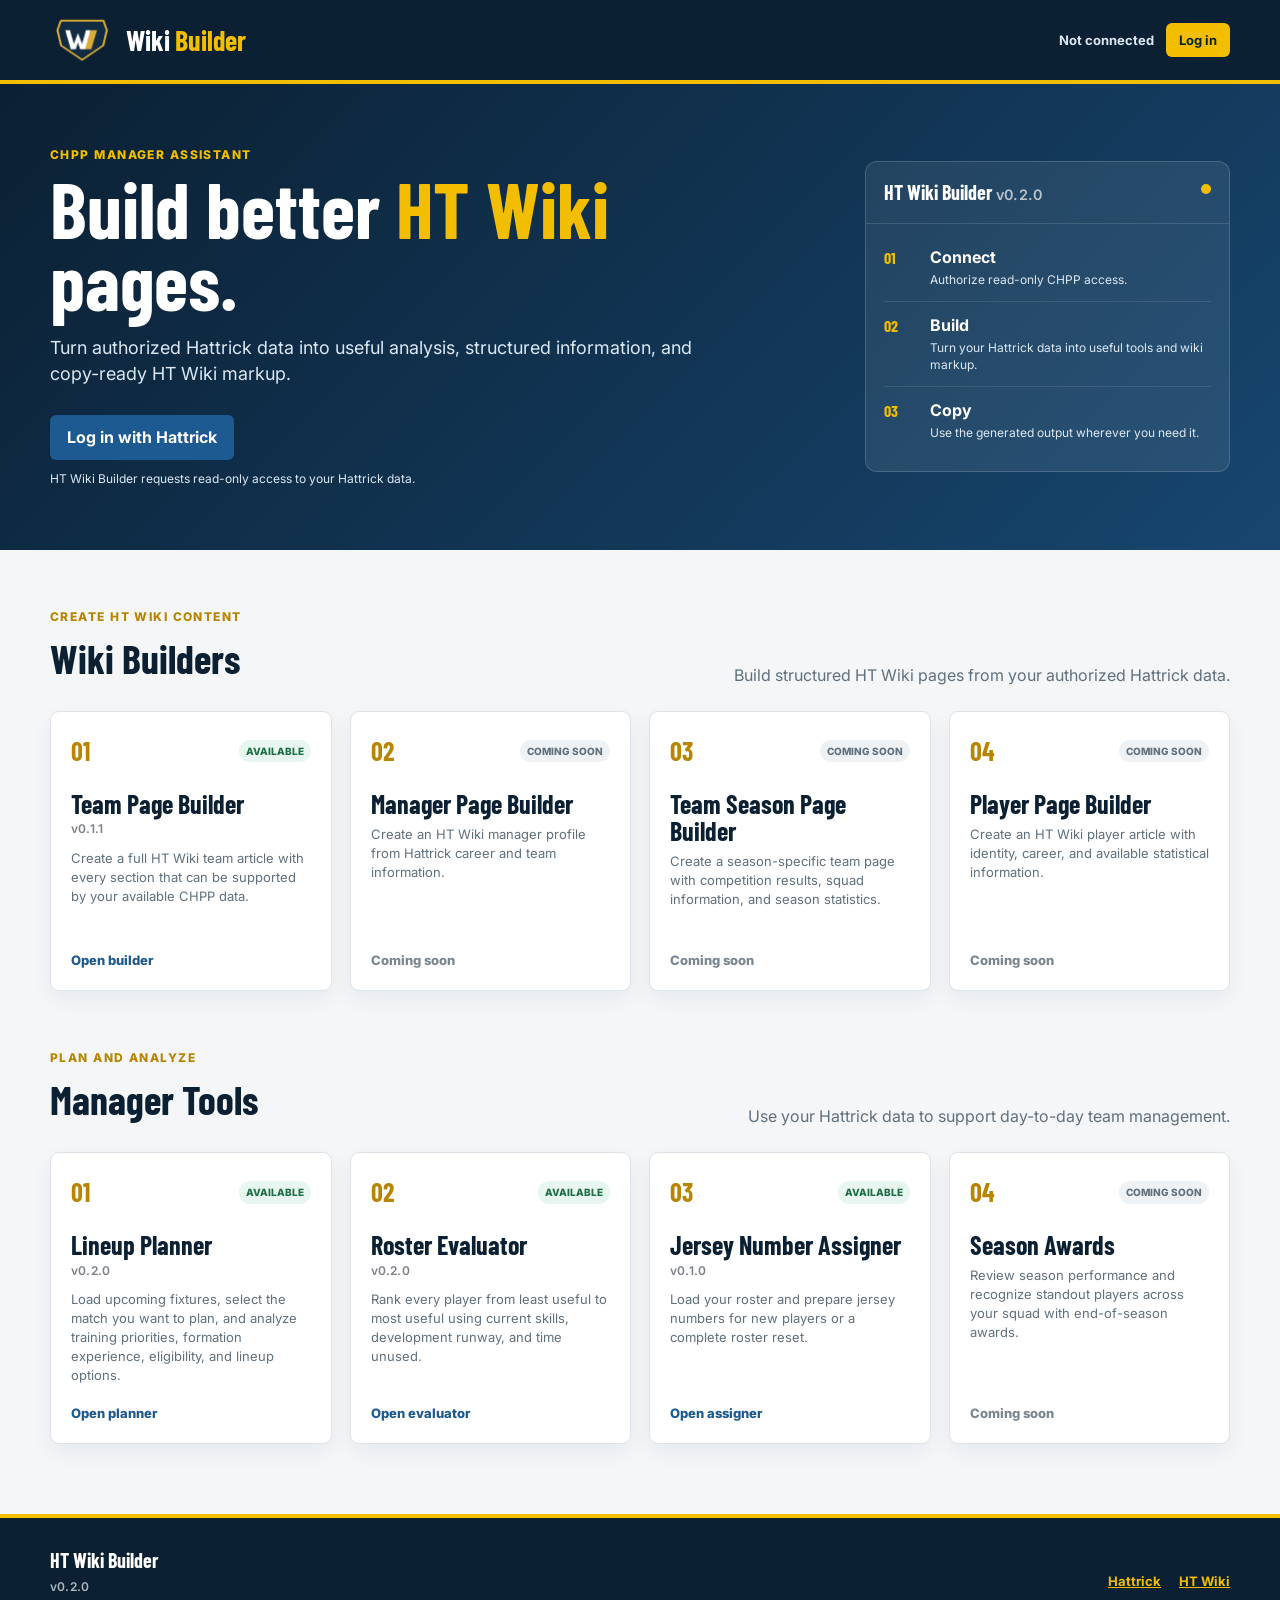
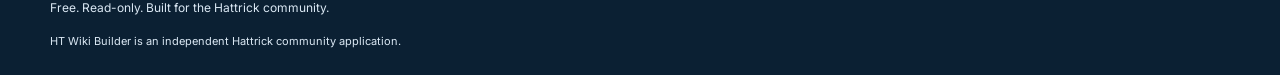
==== index.html @ 8957c94c "add jersey and full update" ====
<!DOCTYPE html><html lang="en"><head><meta charset="UTF-8"><meta name="viewport" content="width=device-width,initial-scale=1.0">
<title>HT Wiki Builder</title><meta name="description" content="A free CHPP-powered assistant for building and maintaining HT Wiki content.">
<link rel="icon" href="/favicon.ico" sizes="any"><link rel="icon" type="image/png" sizes="32x32" href="/favicon-32x32.png"><link rel="apple-touch-icon" href="/apple-touch-icon.png">
<link rel="preconnect" href="https://fonts.googleapis.com"><link rel="preconnect" href="https://fonts.gstatic.com" crossorigin><link href="https://fonts.googleapis.com/css2?family=Barlow+Condensed:wght@500;600;700&family=Inter:wght@400;500;600;700&display=swap" rel="stylesheet">
<link rel="stylesheet" href="/styles.css?v=0.2.0"></head><body>
<header class="site-header"><div class="header-inner"><a class="brand" href="/" aria-label="HT Wiki Builder home"><span class="brand-mark"><img class="brand-logo" src="/ht-wiki-builder-logo.png" alt=""></span><span class="brand-name"><span class="brand-wiki">Wiki</span><span class="brand-builder">Builder</span></span></a><div class="header-status"><div id="user-status" class="user-status">Not connected</div><a id="header-login" class="button button-small button-gold" href="/auth/login">Log in</a><a id="header-logout" class="button button-small button-outline" href="/auth/logout" hidden>Log out</a></div></div></header>
<main><section class="hero"><div class="hero-inner"><div class="hero-copy"><div class="eyebrow">CHPP Manager Assistant</div><h1>Build better <span>HT Wiki</span> pages.</h1><p class="hero-text">Turn authorized Hattrick data into useful analysis, structured information, and copy-ready HT Wiki markup.</p><div id="login-panel" class="login-panel"><a class="button button-primary" href="/auth/login">Log in with Hattrick</a><p class="login-note">HT Wiki Builder requests read-only access to your Hattrick data.</p></div><div id="connected-panel" class="connected-panel" hidden><div class="connected-label">Connected to Hattrick</div><div class="connected-team-identity"><img id="team-logo" class="connected-team-logo" alt="" referrerpolicy="no-referrer" hidden><div class="connected-team"><div class="connected-team-name" id="team-name">Loading team...</div><div class="connected-team-details"><span id="manager-name"></span><span id="team-id"></span></div></div></div></div></div>
<div class="hero-card"><div class="hero-card-header"><span class="hero-card-title">HT Wiki Builder <span class="version-label" data-htwb-version="app"></span></span><span class="status-dot"></span></div><div class="hero-card-body"><div class="feature-row"><div class="feature-number">01</div><div><strong>Connect</strong><span>Authorize read-only CHPP access.</span></div></div><div class="feature-row"><div class="feature-number">02</div><div><strong>Build</strong><span>Turn your Hattrick data into useful tools and wiki markup.</span></div></div><div class="feature-row"><div class="feature-number">03</div><div><strong>Copy</strong><span>Use the generated output wherever you need it.</span></div></div></div></div></div></section>
<section class="workspace"><div class="tool-section"><div class="section-heading"><div><div class="eyebrow">Create HT Wiki Content</div><h2>Wiki Builders</h2></div><p>Build structured HT Wiki pages from your authorized Hattrick data.</p></div><div class="tool-grid">
<article class="tool-card"><div class="tool-card-topline"><div class="tool-card-number">01</div><span class="tool-card-badge tool-card-badge-live">Available</span></div><div class="tool-card-content"><h3>Team Page Builder</h3><div class="tool-version" data-htwb-version="team"></div><p>Create a full HT Wiki team article with every section that can be supported by your available CHPP data.</p></div><a class="tool-card-action" href="/team.html">Open builder</a></article>
<article class="tool-card tool-card-coming-soon"><div class="tool-card-topline"><div class="tool-card-number">02</div><span class="tool-card-badge">Coming soon</span></div><div class="tool-card-content"><h3>Manager Page Builder</h3><p>Create an HT Wiki manager profile from Hattrick career and team information.</p></div><span class="tool-card-action disabled">Coming soon</span></article>
<article class="tool-card tool-card-coming-soon"><div class="tool-card-topline"><div class="tool-card-number">03</div><span class="tool-card-badge">Coming soon</span></div><div class="tool-card-content"><h3>Team Season Page Builder</h3><p>Create a season-specific team page with competition results, squad information, and season statistics.</p></div><span class="tool-card-action disabled">Coming soon</span></article>
<article class="tool-card tool-card-coming-soon"><div class="tool-card-topline"><div class="tool-card-number">04</div><span class="tool-card-badge">Coming soon</span></div><div class="tool-card-content"><h3>Player Page Builder</h3><p>Create an HT Wiki player article with identity, career, and available statistical information.</p></div><span class="tool-card-action disabled">Coming soon</span></article>
</div></div>
<div class="tool-section"><div class="section-heading"><div><div class="eyebrow">Plan and Analyze</div><h2>Manager Tools</h2></div><p>Use your Hattrick data to support day-to-day team management.</p></div><div class="tool-grid tool-grid-manager">
<article class="tool-card"><div class="tool-card-topline"><div class="tool-card-number">01</div><span class="tool-card-badge tool-card-badge-live">Available</span></div><div class="tool-card-content"><h3>Lineup Planner</h3><div class="tool-version" data-htwb-version="lineup"></div><p>Load upcoming fixtures, select the match you want to plan, and analyze training priorities, formation experience, eligibility, and lineup options.</p></div><a class="tool-card-action" href="/lineup.html">Open planner</a></article>
<article class="tool-card"><div class="tool-card-topline"><div class="tool-card-number">02</div><span class="tool-card-badge tool-card-badge-live">Available</span></div><div class="tool-card-content"><h3>Roster Evaluator</h3><div class="tool-version" data-htwb-version="roster"></div><p>Rank every player from least useful to most useful using current skills, development runway, and time unused.</p></div><a class="tool-card-action" href="/roster.html">Open evaluator</a></article>
<article class="tool-card"><div class="tool-card-topline"><div class="tool-card-number">03</div><span class="tool-card-badge tool-card-badge-live">Available</span></div><div class="tool-card-content"><h3>Jersey Number Assigner</h3><div class="tool-version" data-htwb-version="jersey"></div><p>Load your roster and prepare jersey numbers for new players or a complete roster reset.</p></div><a class="tool-card-action" href="/jersey.html">Open assigner</a></article>
<article class="tool-card tool-card-coming-soon"><div class="tool-card-topline"><div class="tool-card-number">04</div><span class="tool-card-badge">Coming soon</span></div><div class="tool-card-content"><h3>Season Awards</h3><p>Review season performance and recognize standout players across your squad with end-of-season awards.</p></div><span class="tool-card-action disabled">Coming soon</span></article>
</div></div></section></main>
<footer class="site-footer"><div class="footer-inner"><div><strong>HT Wiki Builder <span class="footer-version" data-htwb-version="app"></span></strong><span>Free. Read-only. Built for the Hattrick community.</span></div><div class="footer-links"><a href="https://www.hattrick.org/" target="_blank" rel="noopener noreferrer">Hattrick</a><a href="https://wiki.hattrick.org/" target="_blank" rel="noopener noreferrer">HT Wiki</a></div></div><div class="footer-legal">HT Wiki Builder is an independent Hattrick community application.</div></footer>
<script type="module" src="/versions.js?v=0.2.0"></script><script src="/app.js?v=0.2.0"></script></body></html>
---- styles.css ----
:root {
  --blue-950: #0b2033;
  --blue-900: #12324f;
  --blue-800: #17466f;
  --blue-700: #1c5a91;
  --blue-600: #1e6bc1;
  --blue-100: #dbe8f4;
  --gold: #f4be00;
  --gold-dark: #b98500;
  --white: #ffffff;
  --gray-50: #f8fafc;
  --gray-100: #eef2f5;
  --gray-200: #dde3e8;
  --gray-300: #c6cfd6;
  --gray-500: #7a8791;
  --gray-600: #60707c;
  --gray-700: #46545f;
  --gray-800: #2b3842;
  --green: #1d6d45;
  --green-light: #e7f6ee;
  --red: #9b2f2f;
  --red-light: #fbecec;
}

* { box-sizing: border-box; }
html { scroll-behavior: smooth; }
body {
  margin: 0;
  color: var(--gray-800);
  background: #f4f6f8;
  font-family: "Inter", Arial, sans-serif;
  line-height: 1.45;
}
a { color: inherit; }
button, input, select, textarea { font: inherit; }
button { cursor: pointer; }
button:disabled { cursor: not-allowed; opacity: .55; }

.site-header {
  background: var(--blue-950);
  border-bottom: 4px solid var(--gold);
  color: var(--white);
}
.header-inner,
.footer-inner,
.hero-inner,
.builder-page-inner,
.tool-section {
  width: min(1180px, calc(100% - 48px));
  margin: 0 auto;
}
.header-inner {
  min-height: 80px;
  display: flex;
  align-items: center;
  justify-content: space-between;
  gap: 24px;
}
.brand { display: inline-flex; align-items: center; gap: 12px; text-decoration: none; }
.brand-mark { width: 64px; height: 52px; display: grid; place-items: center; }
.brand-logo { max-width: 100%; max-height: 100%; object-fit: contain; }
.brand-name {
  display: inline-flex;
  gap: 5px;
  font-family: "Barlow Condensed", sans-serif;
  font-size: 28px;
  font-weight: 700;
  line-height: 1;
}
.brand-wiki { color: var(--white); }
.brand-builder { color: var(--gold); }
.header-status { display: flex; align-items: center; gap: 12px; }
.user-status { color: var(--blue-100); font-size: 13px; font-weight: 700; }

.button {
  min-height: 42px;
  display: inline-flex;
  align-items: center;
  justify-content: center;
  gap: 8px;
  padding: 10px 16px;
  border: 1px solid transparent;
  border-radius: 6px;
  text-decoration: none;
  font-weight: 700;
}
.button-small { min-height: 34px; padding: 7px 12px; font-size: 13px; }
.button-primary { background: var(--blue-700); color: var(--white); }
.button-primary:hover { background: var(--blue-800); }
.button-gold { background: var(--gold); color: var(--blue-950); }
.button-outline { border-color: rgba(255,255,255,.5); color: var(--white); background: transparent; }
.button-outline-dark { border-color: var(--blue-700); color: var(--blue-800); background: transparent; }

.hero { background: linear-gradient(135deg, var(--blue-950), var(--blue-800)); color: var(--white); }
.hero-inner { padding: 62px 0; display: grid; grid-template-columns: minmax(0, 1.35fr) minmax(280px, .65fr); gap: 56px; align-items: center; }
.eyebrow { color: var(--gold-dark); font-size: 12px; font-weight: 800; letter-spacing: .12em; text-transform: uppercase; }
.hero .eyebrow { color: var(--gold); }
.hero h1 { margin: 10px 0 18px; font-family: "Barlow Condensed", sans-serif; font-size: clamp(52px, 7vw, 78px); line-height: .92; }
.hero h1 span { color: var(--gold); }
.hero-text { max-width: 680px; color: var(--blue-100); font-size: 18px; }
.login-panel, .connected-panel { margin-top: 28px; }
.login-note { margin: 10px 0 0; color: var(--blue-100); font-size: 12px; }
.connected-label, .builder-account-label { display: block; margin-bottom: 8px; font-size: 11px; font-weight: 800; letter-spacing: .08em; text-transform: uppercase; color: var(--gold); }
.connected-team-identity { display: flex; align-items: center; gap: 12px; min-width: 0; }
.connected-team-logo { height: 54px; width: auto; max-width: 90px; object-fit: contain; flex: 0 0 auto; }
.connected-team-name { font-family: "Barlow Condensed", sans-serif; font-size: 28px; font-weight: 700; }
.connected-team-details, .builder-account-details { display: flex; flex-wrap: wrap; gap: 8px 16px; color: var(--blue-100); font-size: 12px; }
.team-selector-wrapper { margin-top: 14px; display: flex; align-items: center; gap: 10px; }
.team-selector-wrapper label { font-size: 12px; font-weight: 700; }
.team-selector { min-width: 260px; min-height: 38px; padding: 7px 32px 7px 10px; border: 1px solid var(--gray-300); border-radius: 6px; background: var(--white); color: var(--blue-950); }

.hero-card { overflow: hidden; background: rgba(255,255,255,.08); border: 1px solid rgba(255,255,255,.16); border-radius: 12px; }
.hero-card-header { padding: 16px 18px; display: flex; justify-content: space-between; border-bottom: 1px solid rgba(255,255,255,.14); }
.hero-card-title { font-family: "Barlow Condensed", sans-serif; font-size: 20px; font-weight: 700; }
.status-dot { width: 10px; height: 10px; margin-top: 6px; border-radius: 50%; background: var(--gold); }
.hero-card-body { padding: 10px 18px 18px; }
.feature-row { display: grid; grid-template-columns: 36px 1fr; gap: 10px; padding: 12px 0; border-bottom: 1px solid rgba(255,255,255,.10); }
.feature-row:last-child { border-bottom: 0; }
.feature-number { color: var(--gold); font-family: "Barlow Condensed", sans-serif; font-weight: 700; }
.feature-row strong, .feature-row span { display: block; }
.feature-row span { margin-top: 2px; color: var(--blue-100); font-size: 12px; }

.workspace { padding: 58px 0 70px; }
.tool-section + .tool-section { margin-top: 58px; }
.section-heading { display: flex; align-items: end; justify-content: space-between; gap: 30px; margin-bottom: 24px; }
.section-heading h2 { margin: 4px 0 0; color: var(--blue-950); font-family: "Barlow Condensed", sans-serif; font-size: 40px; }
.section-heading p { max-width: 520px; margin: 0; color: var(--gray-600); }
.tool-grid { display: grid; grid-template-columns: repeat(4, minmax(0, 1fr)); gap: 18px; }
.tool-card { min-width: 0; display: flex; flex-direction: column; min-height: 280px; padding: 20px; background: var(--white); border: 1px solid var(--gray-200); border-radius: 9px; box-shadow: 0 8px 22px rgba(11,32,51,.06); }
.tool-card-topline { display: flex; justify-content: space-between; align-items: center; gap: 10px; }
.tool-card-number { color: var(--gold-dark); font-family: "Barlow Condensed", sans-serif; font-size: 26px; font-weight: 700; }
.tool-card-badge { padding: 4px 7px; border-radius: 999px; background: var(--gray-100); color: var(--gray-600); font-size: 10px; font-weight: 800; text-transform: uppercase; }
.tool-card-badge-live { background: var(--green-light); color: var(--green); }
.tool-card-content { flex: 1; }
.tool-card h3 { margin: 20px 0 8px; color: var(--blue-950); font-family: "Barlow Condensed", sans-serif; font-size: 26px; line-height: 1.05; }
.tool-card p { margin: 0; color: var(--gray-600); font-size: 13px; }
.tool-card-action { margin-top: 20px; color: var(--blue-700); font-size: 13px; font-weight: 800; text-decoration: none; }
.tool-card-action.disabled { color: var(--gray-500); }

.builder-page { padding: 48px 0 70px; }
.builder-heading { margin-bottom: 24px; display: flex; justify-content: space-between; align-items: center; gap: 24px; }
.builder-heading h1 { margin: 4px 0 0; color: var(--blue-950); font-family: "Barlow Condensed", sans-serif; font-size: 46px; line-height: 1; }
.builder-title-line { display: flex; align-items: baseline; gap: .65rem; flex-wrap: wrap; }
.page-version, .tool-version, .version-label, .footer-version { font-family: "Inter", sans-serif; font-weight: 600; letter-spacing: .02em; }
.page-version { font-size: .82rem; color: rgba(28,38,47,.58); }
.tool-version { margin-top: -.3rem; margin-bottom: .7rem; font-size: .75rem; color: rgba(28,38,47,.58); }
.version-label, .footer-version { font-size: .72em; opacity: .68; }
.builder-login, .builder-account { margin-bottom: 20px; padding: 22px 24px; background: var(--blue-950); color: var(--white); border-radius: 8px; }
.builder-login h2 { margin: 0 0 7px; font-family: "Barlow Condensed", sans-serif; font-size: 30px; }
.builder-login p { margin: 0 0 16px; color: var(--blue-100); }
.builder-account { display: flex; justify-content: space-between; align-items: center; gap: 20px; }
.builder-account strong { display: block; font-family: "Barlow Condensed", sans-serif; font-size: 26px; }
.builder-section { display: grid; grid-template-columns: 72px minmax(0, 1fr); margin-top: 18px; overflow: hidden; background: var(--white); border: 1px solid var(--gray-200); border-radius: 8px; }
.builder-section-number { padding: 28px 18px; background: var(--blue-900); color: var(--gold); font-family: "Barlow Condensed", sans-serif; font-size: 30px; font-weight: 700; text-align: center; }
.builder-section-content { min-width: 0; padding: 28px 30px 32px; }
.builder-section-heading { margin-bottom: 24px; padding-bottom: 18px; border-bottom: 1px solid var(--gray-200); }
.builder-section-heading h2 { margin: 0; color: var(--blue-950); font-family: "Barlow Condensed", sans-serif; font-size: 32px; line-height: 1; }
.builder-section-heading h3 { margin: 0; color: var(--blue-950); font-family: "Barlow Condensed", sans-serif; font-size: 24px; }
.builder-section-heading p { margin: 8px 0 0; color: var(--gray-600); font-size: 14px; }
.builder-actions { margin-top: 22px; display: flex; align-items: center; flex-wrap: wrap; gap: 12px; }
.builder-notice { margin-top: 18px; padding: 14px 16px; background: #fff8dc; border-left: 4px solid var(--gold-dark); color: var(--gray-800); font-size: 13px; }
.builder-status { margin-top: 16px; padding: 11px 14px; border-radius: 6px; background: var(--gray-100); font-size: 13px; font-weight: 600; }
.builder-status-success { background: var(--green-light); color: var(--green); }
.builder-status-error { background: var(--red-light); color: var(--red); }

.form-control { display: flex; flex-direction: column; gap: 6px; }
.form-control label { color: var(--blue-950); font-size: 12px; font-weight: 700; }
input[type="text"], input[type="number"], select, textarea {
  border: 1px solid var(--gray-300); border-radius: 6px; background: var(--white); color: var(--gray-800); outline: none;
}
input[type="text"], input[type="number"], select { min-height: 42px; padding: 9px 11px; }
textarea { width: 100%; padding: 11px 12px; resize: vertical; }
input:focus, select:focus, textarea:focus { border-color: var(--blue-600); box-shadow: 0 0 0 3px rgba(30,107,193,.12); }

.summary-grid, .roster-summary, .lineup-summary { display: grid; grid-template-columns: repeat(auto-fit, minmax(165px, 1fr)); gap: 14px; margin-top: 18px; }
.summary-item, .roster-summary-item, .lineup-summary-item { min-width: 0; padding: 13px 14px; background: var(--gray-50); border: 1px solid var(--gray-200); border-radius: 7px; }
.summary-label, .roster-summary-label, .lineup-summary-label { display: block; margin-bottom: 5px; color: var(--gray-600); font-size: 11px; font-weight: 800; letter-spacing: .04em; text-transform: uppercase; }
.summary-value, .roster-summary-value, .lineup-summary-value { display: block; color: var(--blue-950); font-family: "Barlow Condensed", sans-serif; font-size: 20px; font-weight: 700; line-height: 1.15; overflow-wrap: anywhere; }

.table-wrap, .lineup-table-wrap, .roster-table-wrap { width: 100%; margin-top: 18px; overflow-x: auto; border: 1px solid var(--gray-200); border-radius: 7px; }
table { width: 100%; border-collapse: collapse; background: var(--white); }
th, td { padding: 10px 12px; border-bottom: 1px solid var(--gray-200); text-align: left; vertical-align: middle; }
th { background: var(--gray-50); color: var(--blue-950); font-size: 11px; letter-spacing: .03em; text-transform: uppercase; }
td { font-size: 13px; }
tr:last-child td { border-bottom: 0; }
.number { text-align: right; font-variant-numeric: tabular-nums; }
.player-number-name { font-weight: 700; color: var(--blue-950); white-space: nowrap; }
.coach-badge { margin-left: 5px; color: var(--gray-500); font-size: 10px; font-weight: 700; }

.team-section-option-list { display: grid; gap: 10px; }
.team-section-option { border: 1px solid var(--gray-200); border-radius: 7px; background: var(--gray-50); }
.team-section-option-header { display: grid; grid-template-columns: 22px 1fr; gap: 10px; padding: 13px 14px; cursor: pointer; }
.team-section-option-header input { margin-top: 3px; }
.team-section-option-copy strong, .team-section-option-copy span { display: block; }
.team-section-option-copy strong { color: var(--blue-950); }
.team-section-option-copy span { margin-top: 3px; color: var(--gray-600); font-size: 12px; }
.team-section-option-disabled { opacity: .56; }
.team-section-suboptions { margin: 0 14px 14px 46px; padding: 12px; border: 1px solid var(--gray-200); border-radius: 6px; }
.team-section-suboptions label { display: block; margin: 6px 0; font-size: 12px; }
.team-wiki-input { width: min(360px, 100%); margin-top: 5px; }
.team-section-picker-actions { display: flex; flex-wrap: wrap; gap: 8px; margin-bottom: 12px; }
.team-create-article { display: flex; align-items: center; flex-wrap: wrap; gap: 12px; margin-top: 18px; }
.team-selection-status { color: var(--gray-600); font-size: 12px; }
.wiki-output { min-height: 430px; background: var(--blue-950); color: var(--white); border-color: var(--blue-900); font-family: monospace; font-size: 13px; line-height: 1.55; }
.copy-status { color: var(--green); font-size: 13px; font-weight: 700; }

.roster-formula-copy { max-width: 900px; color: var(--gray-600); font-size: 13px; line-height: 1.55; }
.roster-formula-block { margin-top: 10px; padding: 10px 12px; overflow-x: auto; background: var(--white); border: 1px solid var(--gray-200); border-radius: 6px; color: var(--blue-950); font-family: monospace; font-size: 13px; white-space: nowrap; }

.jersey-mode-grid { display: grid; grid-template-columns: repeat(2, minmax(0,1fr)); gap: 14px; }
.jersey-mode-card { position: relative; display: block; padding: 17px; border: 1px solid var(--gray-200); border-radius: 8px; background: var(--gray-50); cursor: pointer; }
.jersey-mode-card input { position: absolute; top: 18px; left: 16px; }
.jersey-mode-copy { display: block; padding-left: 28px; }
.jersey-mode-copy strong { display: block; color: var(--blue-950); }
.jersey-mode-copy span { display: block; margin-top: 5px; color: var(--gray-600); font-size: 12px; }
.jersey-result-block + .jersey-result-block { margin-top: 26px; }
.jersey-result-block h3 { margin: 0 0 10px; color: var(--blue-950); font-family: "Barlow Condensed", sans-serif; font-size: 26px; }
.jersey-assignment-list, .jersey-unchanged-list { list-style: none; margin: 0; padding: 0; display: grid; gap: 7px; }
.jersey-assignment-list li, .jersey-unchanged-list li { padding: 10px 12px; border: 1px solid var(--gray-200); border-radius: 6px; background: var(--gray-50); color: var(--blue-950); font-weight: 700; }
.jersey-empty { color: var(--gray-600); font-size: 13px; }

.lineup-match-picker { margin-top: 18px; padding: 13px 14px; background: var(--gray-50); border: 1px solid var(--gray-200); border-radius: 7px; }
.lineup-choice-select { width: 100%; font-family: "Barlow Condensed", sans-serif; font-size: 18px; font-weight: 700; }
.lineup-choice-note { display: block; margin-top: 6px; color: var(--gray-600); font-size: 11px; }
.lineup-details { margin-top: 18px; }
.lineup-details summary { color: var(--blue-700); font-weight: 700; cursor: pointer; }
.lineup-note { color: var(--gray-600); font-size: 12px; }
.pitch { margin: 20px auto; max-width: 850px; padding: 18px; background: #edf4ed; border: 2px solid #b6c9b5; border-radius: 8px; }
.pitch-row { display: grid; grid-template-columns: repeat(5, 1fr); gap: 10px; margin: 11px 0; }
.pitch-row.pitch-row-gk { grid-template-columns: repeat(5, 1fr); }
.lineup-position { min-height: 83px; padding: 8px; display: flex; flex-direction: column; justify-content: center; align-items: center; text-align: center; border: 1px solid var(--gray-300); border-radius: 7px; background: var(--white); }
.lineup-position.empty { opacity: .35; }
.lineup-position-full { outline: 3px solid rgba(244,190,0,.72); }
.lineup-position-partial { outline: 3px dashed rgba(244,190,0,.72); }
.lineup-position-name { color: var(--gray-500); font-size: 10px; font-weight: 800; }
.lineup-player-name { margin-top: 4px; color: var(--blue-950); font-size: 12px; font-weight: 800; }
.lineup-player-rating { margin-top: 3px; color: var(--gray-600); font-size: 10px; }
.lineup-substitute-grid { display: grid; grid-template-columns: repeat(7, minmax(0,1fr)); gap: 9px; }
.lineup-role-grid { display: grid; grid-template-columns: repeat(2, minmax(0,1fr)); gap: 14px; }
.lineup-role-card { padding: 14px; background: var(--gray-50); border: 1px solid var(--gray-200); border-radius: 7px; }
.lineup-role-card strong, .lineup-role-card span { display: block; }
.lineup-role-card span { margin-top: 5px; color: var(--blue-950); font-weight: 700; }
.lineup-penalties { margin-top: 18px; }
.lineup-penalties h3 { font-family: "Barlow Condensed", sans-serif; font-size: 25px; color: var(--blue-950); }

.site-footer { background: var(--blue-950); color: var(--blue-100); border-top: 4px solid var(--gold); }
.footer-inner { padding: 28px 0 18px; display: flex; align-items: center; justify-content: space-between; gap: 30px; }
.footer-inner strong, .footer-inner span { display: block; }
.footer-inner strong { color: var(--white); font-family: "Barlow Condensed", sans-serif; font-size: 20px; }
.footer-inner span { margin-top: 3px; font-size: 12px; }
.footer-links { display: flex; gap: 18px; }
.footer-links a { color: var(--gold); font-size: 13px; font-weight: 700; }
.footer-legal { width: min(1180px, calc(100% - 48px)); margin: 0 auto; padding: 0 0 25px; color: var(--blue-100); font-size: 11px; }
[hidden] { display: none !important; }

@media (max-width: 1000px) { .tool-grid { grid-template-columns: repeat(2, minmax(0,1fr)); } .lineup-substitute-grid { grid-template-columns: repeat(4, minmax(0,1fr)); } }
@media (max-width: 800px) {
  .header-inner, .footer-inner, .section-heading, .builder-heading { align-items: flex-start; flex-direction: column; }
  .header-status { width: 100%; }
  .hero-inner { padding: 50px 0; grid-template-columns: 1fr; gap: 40px; }
  .builder-section { grid-template-columns: 1fr; }
  .builder-section-number { padding: 8px 20px; text-align: left; }
  .builder-account { align-items: flex-start; flex-direction: column; }
  .jersey-mode-grid, .lineup-role-grid { grid-template-columns: 1fr; }
}
@media (max-width: 560px) {
  .header-inner, .footer-inner, .hero-inner, .builder-page-inner, .tool-section { width: min(100% - 28px, 1180px); }
  .footer-legal { width: min(100% - 28px, 1180px); }
  .brand-name { font-size: 24px; }
  .brand-mark { width: 55px; height: 44px; }
  .header-status { flex-wrap: wrap; }
  .tool-grid { grid-template-columns: 1fr; }
  .builder-section-content { padding: 22px 16px 26px; }
  .team-selector-wrapper { align-items: flex-start; flex-direction: column; }
  .team-selector { width: 100%; min-width: 0; }
  .pitch { padding: 8px; }
  .pitch-row { gap: 4px; }
  .lineup-position { min-height: 74px; padding: 4px; }
  .lineup-substitute-grid { grid-template-columns: repeat(2, minmax(0,1fr)); }
}
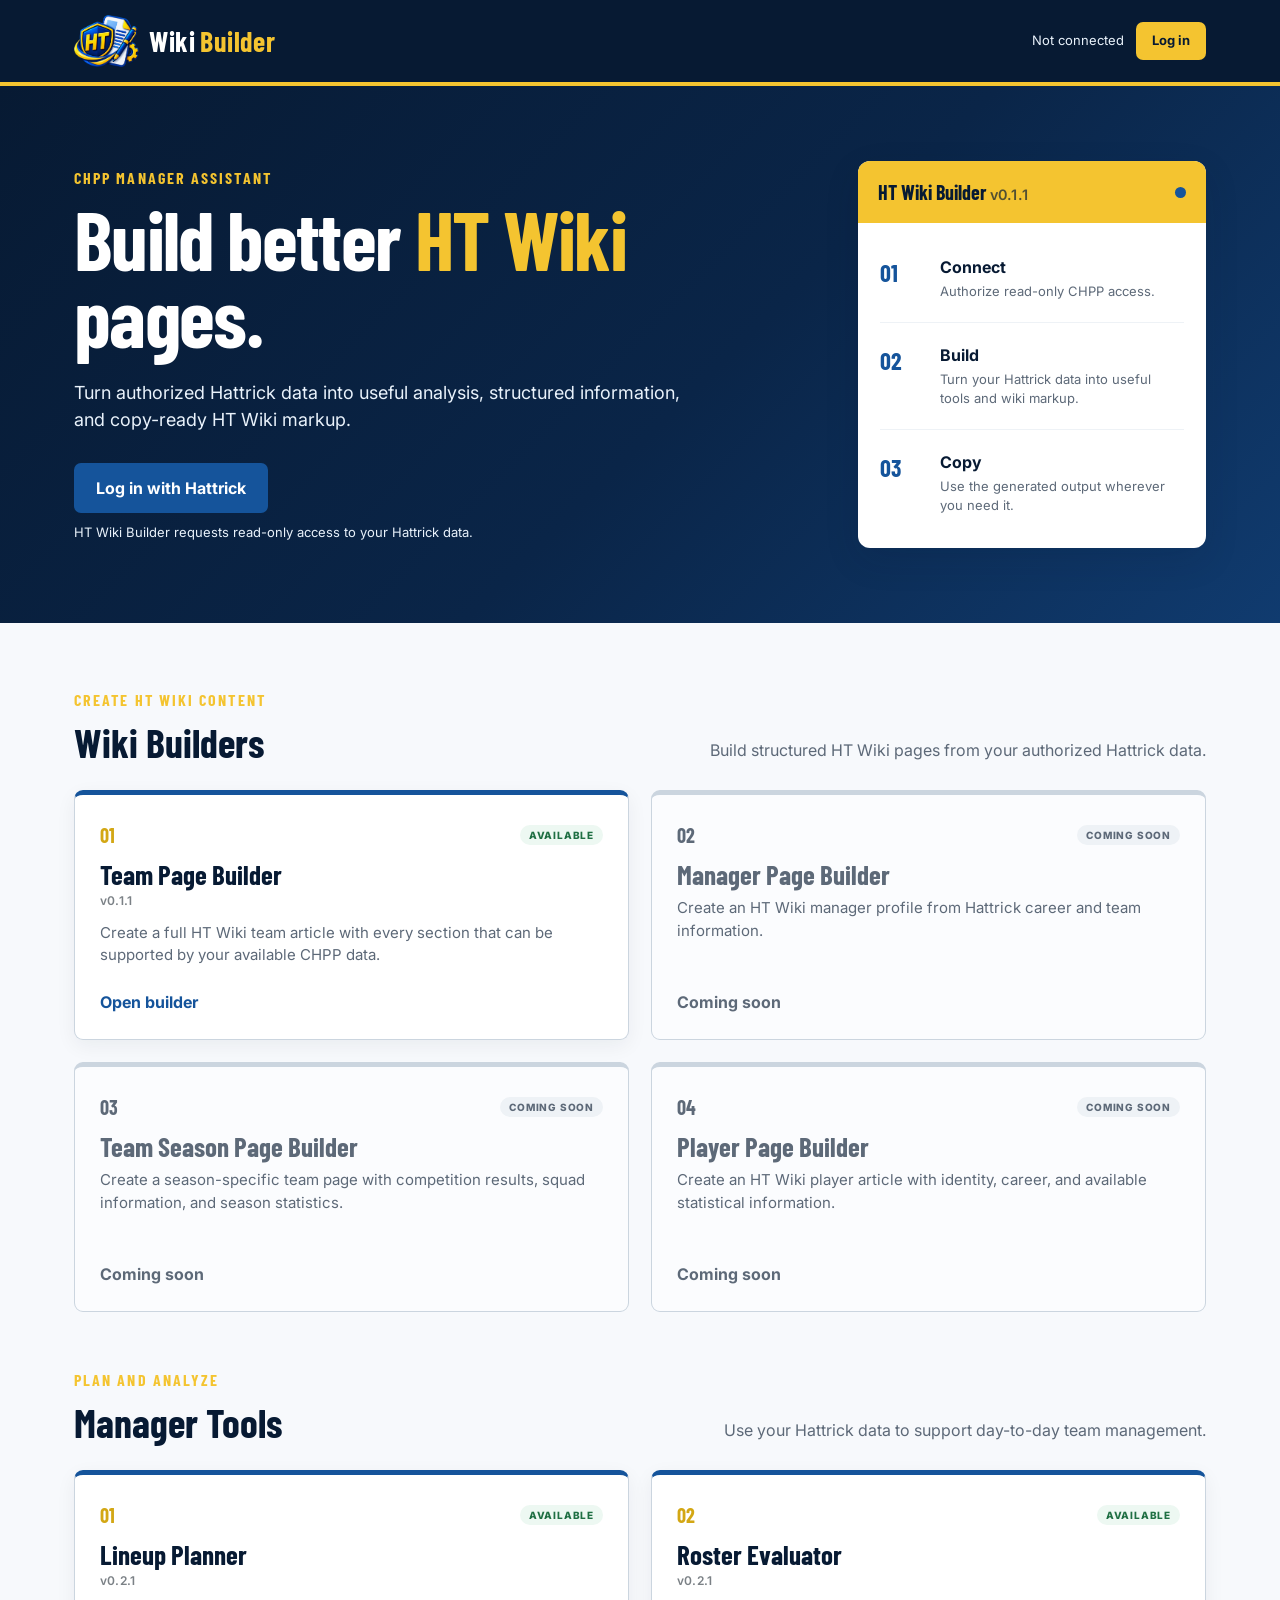
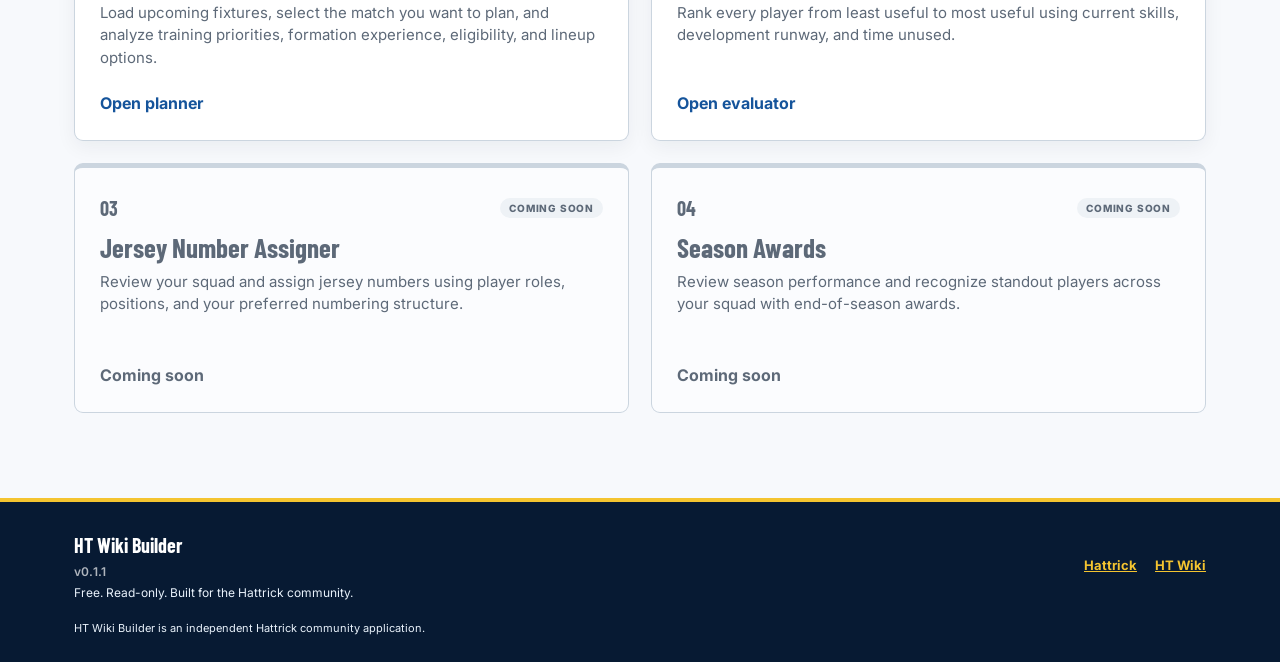
==== commit 2658d7ee: "revert" ====
--- a/index.html
+++ b/index.html
@@ -1,22 +1,373 @@
-<!DOCTYPE html><html lang="en"><head><meta charset="UTF-8"><meta name="viewport" content="width=device-width,initial-scale=1.0">
-<title>HT Wiki Builder</title><meta name="description" content="A free CHPP-powered assistant for building and maintaining HT Wiki content.">
-<link rel="icon" href="/favicon.ico" sizes="any"><link rel="icon" type="image/png" sizes="32x32" href="/favicon-32x32.png"><link rel="apple-touch-icon" href="/apple-touch-icon.png">
-<link rel="preconnect" href="https://fonts.googleapis.com"><link rel="preconnect" href="https://fonts.gstatic.com" crossorigin><link href="https://fonts.googleapis.com/css2?family=Barlow+Condensed:wght@500;600;700&family=Inter:wght@400;500;600;700&display=swap" rel="stylesheet">
-<link rel="stylesheet" href="/styles.css?v=0.2.0"></head><body>
-<header class="site-header"><div class="header-inner"><a class="brand" href="/" aria-label="HT Wiki Builder home"><span class="brand-mark"><img class="brand-logo" src="/ht-wiki-builder-logo.png" alt=""></span><span class="brand-name"><span class="brand-wiki">Wiki</span><span class="brand-builder">Builder</span></span></a><div class="header-status"><div id="user-status" class="user-status">Not connected</div><a id="header-login" class="button button-small button-gold" href="/auth/login">Log in</a><a id="header-logout" class="button button-small button-outline" href="/auth/logout" hidden>Log out</a></div></div></header>
-<main><section class="hero"><div class="hero-inner"><div class="hero-copy"><div class="eyebrow">CHPP Manager Assistant</div><h1>Build better <span>HT Wiki</span> pages.</h1><p class="hero-text">Turn authorized Hattrick data into useful analysis, structured information, and copy-ready HT Wiki markup.</p><div id="login-panel" class="login-panel"><a class="button button-primary" href="/auth/login">Log in with Hattrick</a><p class="login-note">HT Wiki Builder requests read-only access to your Hattrick data.</p></div><div id="connected-panel" class="connected-panel" hidden><div class="connected-label">Connected to Hattrick</div><div class="connected-team-identity"><img id="team-logo" class="connected-team-logo" alt="" referrerpolicy="no-referrer" hidden><div class="connected-team"><div class="connected-team-name" id="team-name">Loading team...</div><div class="connected-team-details"><span id="manager-name"></span><span id="team-id"></span></div></div></div></div></div>
-<div class="hero-card"><div class="hero-card-header"><span class="hero-card-title">HT Wiki Builder <span class="version-label" data-htwb-version="app"></span></span><span class="status-dot"></span></div><div class="hero-card-body"><div class="feature-row"><div class="feature-number">01</div><div><strong>Connect</strong><span>Authorize read-only CHPP access.</span></div></div><div class="feature-row"><div class="feature-number">02</div><div><strong>Build</strong><span>Turn your Hattrick data into useful tools and wiki markup.</span></div></div><div class="feature-row"><div class="feature-number">03</div><div><strong>Copy</strong><span>Use the generated output wherever you need it.</span></div></div></div></div></div></section>
-<section class="workspace"><div class="tool-section"><div class="section-heading"><div><div class="eyebrow">Create HT Wiki Content</div><h2>Wiki Builders</h2></div><p>Build structured HT Wiki pages from your authorized Hattrick data.</p></div><div class="tool-grid">
-<article class="tool-card"><div class="tool-card-topline"><div class="tool-card-number">01</div><span class="tool-card-badge tool-card-badge-live">Available</span></div><div class="tool-card-content"><h3>Team Page Builder</h3><div class="tool-version" data-htwb-version="team"></div><p>Create a full HT Wiki team article with every section that can be supported by your available CHPP data.</p></div><a class="tool-card-action" href="/team.html">Open builder</a></article>
-<article class="tool-card tool-card-coming-soon"><div class="tool-card-topline"><div class="tool-card-number">02</div><span class="tool-card-badge">Coming soon</span></div><div class="tool-card-content"><h3>Manager Page Builder</h3><p>Create an HT Wiki manager profile from Hattrick career and team information.</p></div><span class="tool-card-action disabled">Coming soon</span></article>
-<article class="tool-card tool-card-coming-soon"><div class="tool-card-topline"><div class="tool-card-number">03</div><span class="tool-card-badge">Coming soon</span></div><div class="tool-card-content"><h3>Team Season Page Builder</h3><p>Create a season-specific team page with competition results, squad information, and season statistics.</p></div><span class="tool-card-action disabled">Coming soon</span></article>
-<article class="tool-card tool-card-coming-soon"><div class="tool-card-topline"><div class="tool-card-number">04</div><span class="tool-card-badge">Coming soon</span></div><div class="tool-card-content"><h3>Player Page Builder</h3><p>Create an HT Wiki player article with identity, career, and available statistical information.</p></div><span class="tool-card-action disabled">Coming soon</span></article>
-</div></div>
-<div class="tool-section"><div class="section-heading"><div><div class="eyebrow">Plan and Analyze</div><h2>Manager Tools</h2></div><p>Use your Hattrick data to support day-to-day team management.</p></div><div class="tool-grid tool-grid-manager">
-<article class="tool-card"><div class="tool-card-topline"><div class="tool-card-number">01</div><span class="tool-card-badge tool-card-badge-live">Available</span></div><div class="tool-card-content"><h3>Lineup Planner</h3><div class="tool-version" data-htwb-version="lineup"></div><p>Load upcoming fixtures, select the match you want to plan, and analyze training priorities, formation experience, eligibility, and lineup options.</p></div><a class="tool-card-action" href="/lineup.html">Open planner</a></article>
-<article class="tool-card"><div class="tool-card-topline"><div class="tool-card-number">02</div><span class="tool-card-badge tool-card-badge-live">Available</span></div><div class="tool-card-content"><h3>Roster Evaluator</h3><div class="tool-version" data-htwb-version="roster"></div><p>Rank every player from least useful to most useful using current skills, development runway, and time unused.</p></div><a class="tool-card-action" href="/roster.html">Open evaluator</a></article>
-<article class="tool-card"><div class="tool-card-topline"><div class="tool-card-number">03</div><span class="tool-card-badge tool-card-badge-live">Available</span></div><div class="tool-card-content"><h3>Jersey Number Assigner</h3><div class="tool-version" data-htwb-version="jersey"></div><p>Load your roster and prepare jersey numbers for new players or a complete roster reset.</p></div><a class="tool-card-action" href="/jersey.html">Open assigner</a></article>
-<article class="tool-card tool-card-coming-soon"><div class="tool-card-topline"><div class="tool-card-number">04</div><span class="tool-card-badge">Coming soon</span></div><div class="tool-card-content"><h3>Season Awards</h3><p>Review season performance and recognize standout players across your squad with end-of-season awards.</p></div><span class="tool-card-action disabled">Coming soon</span></article>
-</div></div></section></main>
-<footer class="site-footer"><div class="footer-inner"><div><strong>HT Wiki Builder <span class="footer-version" data-htwb-version="app"></span></strong><span>Free. Read-only. Built for the Hattrick community.</span></div><div class="footer-links"><a href="https://www.hattrick.org/" target="_blank" rel="noopener noreferrer">Hattrick</a><a href="https://wiki.hattrick.org/" target="_blank" rel="noopener noreferrer">HT Wiki</a></div></div><div class="footer-legal">HT Wiki Builder is an independent Hattrick community application.</div></footer>
-<script type="module" src="/versions.js?v=0.2.0"></script><script src="/app.js?v=0.2.0"></script></body></html>
+<!DOCTYPE html>
+<html lang="en">
+<head>
+  <meta charset="UTF-8">
+  <meta name="viewport" content="width=device-width, initial-scale=1.0">
+
+  <title>HT Wiki Builder</title>
+
+  <meta
+    name="description"
+    content="A free CHPP-powered assistant for building and maintaining HT Wiki content."
+  >
+
+  <link rel="icon" href="/favicon.ico" sizes="any">
+  <link rel="icon" type="image/png" sizes="32x32" href="/favicon-32x32.png">
+  <link rel="apple-touch-icon" href="/apple-touch-icon.png">
+
+  <link rel="preconnect" href="https://fonts.googleapis.com">
+  <link rel="preconnect" href="https://fonts.gstatic.com" crossorigin>
+
+  <link
+    href="https://fonts.googleapis.com/css2?family=Barlow+Condensed:wght@500;600;700&family=Inter:wght@400;500;600;700&display=swap"
+    rel="stylesheet"
+  >
+
+  <link rel="stylesheet" href="/styles.css?v=0.1.1&amp;rev=logo-54-12">
+</head>
+
+<body>
+  <header class="site-header">
+    <div class="header-inner">
+      <a class="brand" href="/" aria-label="HT Wiki Builder home">
+        <span class="brand-mark">
+          <img class="brand-logo" src="/ht-wiki-builder-logo.png" alt="">
+        </span>
+
+        <span class="brand-name">
+          <span class="brand-wiki">Wiki</span>
+          <span class="brand-builder">Builder</span>
+        </span>
+      </a>
+
+      <div class="header-status">
+        <div id="user-status" class="user-status">
+          Not connected
+        </div>
+
+        <a
+          id="header-login"
+          class="button button-small button-gold"
+          href="/auth/login"
+        >
+          Log in
+        </a>
+
+        <a
+          id="header-logout"
+          class="button button-small button-outline"
+          href="/auth/logout"
+          hidden
+        >
+          Log out
+        </a>
+      </div>
+    </div>
+  </header>
+
+  <main>
+    <section class="hero">
+      <div class="hero-inner">
+        <div class="hero-copy">
+          <div class="eyebrow">CHPP Manager Assistant</div>
+
+          <h1>
+            Build better
+            <span>HT Wiki</span>
+            pages.
+          </h1>
+
+          <p class="hero-text">
+            Turn authorized Hattrick data into useful analysis,
+            structured information, and copy-ready HT Wiki markup.
+          </p>
+
+          <div id="login-panel" class="login-panel">
+            <a class="button button-primary" href="/auth/login">
+              Log in with Hattrick
+            </a>
+
+            <p class="login-note">
+              HT Wiki Builder requests read-only access to your
+              Hattrick data.
+            </p>
+          </div>
+
+          <div id="connected-panel" class="connected-panel" hidden>
+            <div class="connected-label">
+              Connected to Hattrick
+            </div>
+
+            <div class="connected-team-identity">
+              <img id="team-logo" class="connected-team-logo" alt="" referrerpolicy="no-referrer" hidden>
+              <div class="connected-team">
+                <div class="connected-team-name" id="team-name">
+                  Loading team...
+                </div>
+
+                <div class="connected-team-details">
+                  <span id="manager-name"></span>
+                  <span id="team-id"></span>
+                </div>
+              </div>
+            </div>
+          </div>
+        </div>
+
+        <div class="hero-card">
+          <div class="hero-card-header">
+            <span class="hero-card-title">HT Wiki Builder <span class="version-label" data-htwb-version="app"></span></span>
+            <span class="status-dot"></span>
+          </div>
+
+          <div class="hero-card-body">
+            <div class="feature-row">
+              <div class="feature-number">01</div>
+              <div>
+                <strong>Connect</strong>
+                <span>Authorize read-only CHPP access.</span>
+              </div>
+            </div>
+
+            <div class="feature-row">
+              <div class="feature-number">02</div>
+              <div>
+                <strong>Build</strong>
+                <span>Turn your Hattrick data into useful tools and wiki markup.</span>
+              </div>
+            </div>
+
+            <div class="feature-row">
+              <div class="feature-number">03</div>
+              <div>
+                <strong>Copy</strong>
+                <span>Use the generated output wherever you need it.</span>
+              </div>
+            </div>
+          </div>
+        </div>
+      </div>
+    </section>
+
+    <section class="workspace">
+      <div class="tool-section">
+        <div class="section-heading">
+          <div>
+            <div class="eyebrow">Create HT Wiki Content</div>
+            <h2>Wiki Builders</h2>
+          </div>
+
+          <p>
+            Build structured HT Wiki pages from your authorized Hattrick data.
+          </p>
+        </div>
+
+        <div class="tool-grid">
+          <article class="tool-card">
+            <div class="tool-card-topline">
+              <div class="tool-card-number">01</div>
+              <span class="tool-card-badge tool-card-badge-live">Available</span>
+            </div>
+
+            <div class="tool-card-content">
+              <h3>Team Page Builder</h3>
+              <div class="tool-version" data-htwb-version="team"></div>
+
+              <p>
+                Create a full HT Wiki team article with every section that can
+                be supported by your available CHPP data.
+              </p>
+            </div>
+
+            <a class="tool-card-action" href="/team.html">
+              Open builder
+            </a>
+          </article>
+
+          <article class="tool-card tool-card-coming-soon">
+            <div class="tool-card-topline">
+              <div class="tool-card-number">02</div>
+              <span class="tool-card-badge">Coming soon</span>
+            </div>
+
+            <div class="tool-card-content">
+              <h3>Manager Page Builder</h3>
+
+              <p>
+                Create an HT Wiki manager profile from Hattrick career and
+                team information.
+              </p>
+            </div>
+
+            <span class="tool-card-action disabled">Coming soon</span>
+          </article>
+
+          <article class="tool-card tool-card-coming-soon">
+            <div class="tool-card-topline">
+              <div class="tool-card-number">03</div>
+              <span class="tool-card-badge">Coming soon</span>
+            </div>
+
+            <div class="tool-card-content">
+              <h3>Team Season Page Builder</h3>
+
+              <p>
+                Create a season-specific team page with competition results,
+                squad information, and season statistics.
+              </p>
+            </div>
+
+            <span class="tool-card-action disabled">Coming soon</span>
+          </article>
+
+          <article class="tool-card tool-card-coming-soon">
+            <div class="tool-card-topline">
+              <div class="tool-card-number">04</div>
+              <span class="tool-card-badge">Coming soon</span>
+            </div>
+
+            <div class="tool-card-content">
+              <h3>Player Page Builder</h3>
+
+              <p>
+                Create an HT Wiki player article with identity, career, and
+                available statistical information.
+              </p>
+            </div>
+
+            <span class="tool-card-action disabled">Coming soon</span>
+          </article>
+        </div>
+      </div>
+
+      <div class="tool-section">
+        <div class="section-heading">
+          <div>
+            <div class="eyebrow">Plan and Analyze</div>
+            <h2>Manager Tools</h2>
+          </div>
+
+          <p>
+            Use your Hattrick data to support day-to-day team management.
+          </p>
+        </div>
+
+        <div class="tool-grid tool-grid-manager">
+          <article class="tool-card">
+            <div class="tool-card-topline">
+              <div class="tool-card-number">01</div>
+              <span class="tool-card-badge tool-card-badge-live">Available</span>
+            </div>
+
+            <div class="tool-card-content">
+              <h3>Lineup Planner</h3>
+              <div class="tool-version" data-htwb-version="lineup"></div>
+
+              <p>
+                Load upcoming fixtures, select the match you want to plan, and
+                analyze training priorities, formation experience, eligibility,
+                and lineup options.
+              </p>
+            </div>
+
+            <a class="tool-card-action" href="/lineup.html">
+              Open planner
+            </a>
+          </article>
+
+          <article class="tool-card">
+            <div class="tool-card-topline">
+              <div class="tool-card-number">02</div>
+              <span class="tool-card-badge tool-card-badge-live">Available</span>
+            </div>
+
+            <div class="tool-card-content">
+              <h3>Roster Evaluator</h3>
+              <div class="tool-version" data-htwb-version="roster"></div>
+
+              <p>
+                Rank every player from least useful to most useful using
+                current skills, development runway, and time unused.
+              </p>
+            </div>
+
+            <a class="tool-card-action" href="/roster.html">
+              Open evaluator
+            </a>
+          </article>
+
+          <article class="tool-card tool-card-coming-soon">
+            <div class="tool-card-topline">
+              <div class="tool-card-number">03</div>
+              <span class="tool-card-badge">Coming soon</span>
+            </div>
+
+            <div class="tool-card-content">
+              <h3>Jersey Number Assigner</h3>
+
+              <p>
+                Review your squad and assign jersey numbers using player roles,
+                positions, and your preferred numbering structure.
+              </p>
+            </div>
+
+            <span class="tool-card-action disabled">Coming soon</span>
+          </article>
+
+          <article class="tool-card tool-card-coming-soon">
+            <div class="tool-card-topline">
+              <div class="tool-card-number">04</div>
+              <span class="tool-card-badge">Coming soon</span>
+            </div>
+
+            <div class="tool-card-content">
+              <h3>Season Awards</h3>
+
+              <p>
+                Review season performance and recognize standout players across
+                your squad with end-of-season awards.
+              </p>
+            </div>
+
+            <span class="tool-card-action disabled">Coming soon</span>
+          </article>
+        </div>
+      </div>
+    </section>
+  </main>
+
+  <footer class="site-footer">
+    <div class="footer-inner">
+      <div>
+        <strong>HT Wiki Builder <span class="footer-version" data-htwb-version="app"></span></strong>
+        <span>Free. Read-only. Built for the Hattrick community.</span>
+      </div>
+
+      <div class="footer-links">
+        <a
+          href="https://www.hattrick.org/"
+          target="_blank"
+          rel="noopener noreferrer"
+        >
+          Hattrick
+        </a>
+
+        <a
+          href="https://wiki.hattrick.org/"
+          target="_blank"
+          rel="noopener noreferrer"
+        >
+          HT Wiki
+        </a>
+      </div>
+    </div>
+
+    <div class="footer-legal">
+      HT Wiki Builder is an independent Hattrick community application.
+    </div>
+  </footer>
+
+  <script type="module" src="/versions.js?v=0.2.1"></script>
+  <script src="/app.js?v=0.1.1"></script>
+</body>
+</html>
--- a/styles.css
+++ b/styles.css
@@ -1,280 +1,1845 @@
 :root {
-  --blue-950: #0b2033;
-  --blue-900: #12324f;
-  --blue-800: #17466f;
-  --blue-700: #1c5a91;
+  --blue-950: #071a33;
+  --blue-900: #0a2548;
+  --blue-800: #103b6f;
+  --blue-700: #15549b;
   --blue-600: #1e6bc1;
-  --blue-100: #dbe8f4;
-  --gold: #f4be00;
-  --gold-dark: #b98500;
+  --blue-100: #e9f2fb;
+  --lineup-blue-muted: #a8b9cb;
+  --gold: #f4c430;
+  --gold-dark: #d3a714;
   --white: #ffffff;
-  --gray-50: #f8fafc;
-  --gray-100: #eef2f5;
-  --gray-200: #dde3e8;
-  --gray-300: #c6cfd6;
-  --gray-500: #7a8791;
-  --gray-600: #60707c;
-  --gray-700: #46545f;
-  --gray-800: #2b3842;
-  --green: #1d6d45;
-  --green-light: #e7f6ee;
-  --red: #9b2f2f;
-  --red-light: #fbecec;
-}
-
-* { box-sizing: border-box; }
-html { scroll-behavior: smooth; }
+  --gray-50: #f7f9fc;
+  --gray-100: #eef2f6;
+  --gray-200: #e1e7ee;
+  --gray-300: #cbd5df;
+  --gray-500: #7b8795;
+  --gray-600: #5d6978;
+  --gray-800: #293442;
+  --red: #a92b2b;
+  --red-light: #fff0f0;
+  --green: #1f6f43;
+  --green-light: #edf8f2;
+  --shadow: 0 12px 35px rgba(7, 26, 51, 0.12);
+}
+
+* {
+  box-sizing: border-box;
+}
+
+html {
+  scroll-behavior: smooth;
+}
+
 body {
   margin: 0;
+  background: var(--gray-50);
   color: var(--gray-800);
-  background: #f4f6f8;
-  font-family: "Inter", Arial, sans-serif;
-  line-height: 1.45;
-}
-a { color: inherit; }
-button, input, select, textarea { font: inherit; }
-button { cursor: pointer; }
-button:disabled { cursor: not-allowed; opacity: .55; }
+  font-family: "Inter", sans-serif;
+  line-height: 1.5;
+}
+
+a {
+  color: inherit;
+}
+
+button,
+input,
+textarea,
+select {
+  font: inherit;
+}
 
 .site-header {
   background: var(--blue-950);
   border-bottom: 4px solid var(--gold);
   color: var(--white);
 }
-.header-inner,
-.footer-inner,
-.hero-inner,
-.builder-page-inner,
-.tool-section {
-  width: min(1180px, calc(100% - 48px));
+
+.header-inner {
+  max-width: 1180px;
   margin: 0 auto;
-}
-.header-inner {
-  min-height: 80px;
+  padding: 15px 24px;
   display: flex;
   align-items: center;
   justify-content: space-between;
   gap: 24px;
 }
-.brand { display: inline-flex; align-items: center; gap: 12px; text-decoration: none; }
-.brand-mark { width: 64px; height: 52px; display: grid; place-items: center; }
-.brand-logo { max-width: 100%; max-height: 100%; object-fit: contain; }
+
+.brand {
+  display: flex;
+  align-items: center;
+  gap: 10px;
+  text-decoration: none;
+}
+
+.brand-mark {
+  width: 65px;
+  height: 52px;
+  display: block;
+  flex: 0 0 auto;
+}
+
+.brand-logo {
+  width: 100%;
+  height: 100%;
+  display: block;
+  object-fit: contain;
+}
+
 .brand-name {
-  display: inline-flex;
+  display: flex;
   gap: 5px;
+  align-items: baseline;
   font-family: "Barlow Condensed", sans-serif;
   font-size: 28px;
   font-weight: 700;
-  line-height: 1;
-}
-.brand-wiki { color: var(--white); }
-.brand-builder { color: var(--gold); }
-.header-status { display: flex; align-items: center; gap: 12px; }
-.user-status { color: var(--blue-100); font-size: 13px; font-weight: 700; }
+  letter-spacing: 0.02em;
+}
+
+.brand-wiki {
+  color: var(--white);
+}
+
+.brand-builder {
+  color: var(--gold);
+}
+
+.header-status {
+  display: flex;
+  align-items: center;
+  gap: 12px;
+}
+
+.user-status {
+  color: var(--blue-100);
+  font-size: 13px;
+}
 
 .button {
-  min-height: 42px;
   display: inline-flex;
   align-items: center;
   justify-content: center;
+  min-height: 46px;
+  padding: 11px 20px;
+  border: 2px solid transparent;
+  border-radius: 7px;
+  font-weight: 700;
+  text-decoration: none;
+  cursor: pointer;
+  transition:
+    transform 0.15s ease,
+    background 0.15s ease,
+    border-color 0.15s ease;
+}
+
+.button:hover {
+  transform: translateY(-1px);
+}
+
+.button-small {
+  min-height: 36px;
+  padding: 7px 14px;
+  font-size: 13px;
+}
+
+.button-primary {
+  background: var(--blue-700);
+  color: var(--white);
+}
+
+.button-primary:hover {
+  background: var(--blue-600);
+}
+
+.button-gold {
+  background: var(--gold);
+  color: var(--blue-950);
+}
+
+.button-gold:hover {
+  background: var(--gold-dark);
+}
+
+.button-outline {
+  border-color: var(--blue-100);
+  color: var(--white);
+}
+
+.button-outline:hover {
+  background: rgba(255, 255, 255, 0.08);
+}
+
+.button-outline-dark {
+  border-color: var(--blue-700);
+  color: var(--blue-700);
+  background: transparent;
+}
+
+.button-outline-dark:hover {
+  background: var(--blue-100);
+}
+
+.hero {
+  background:
+    linear-gradient(
+      135deg,
+      var(--blue-950) 0%,
+      var(--blue-900) 55%,
+      var(--blue-800) 100%
+    );
+  color: var(--white);
+}
+
+.hero-inner {
+  max-width: 1180px;
+  margin: 0 auto;
+  padding: 75px 24px;
+  display: grid;
+  grid-template-columns: minmax(0, 1.35fr) minmax(300px, 0.65fr);
+  gap: 60px;
+  align-items: center;
+}
+
+.eyebrow {
+  margin-bottom: 10px;
+  color: var(--gold);
+  font-family: "Barlow Condensed", sans-serif;
+  font-size: 16px;
+  font-weight: 700;
+  letter-spacing: 0.13em;
+  text-transform: uppercase;
+}
+
+.hero h1 {
+  max-width: 650px;
+  margin: 0;
+  font-family: "Barlow Condensed", sans-serif;
+  font-size: clamp(52px, 7vw, 82px);
+  font-weight: 700;
+  line-height: 0.94;
+  letter-spacing: -0.02em;
+}
+
+.hero h1 span {
+  color: var(--gold);
+}
+
+.hero-text {
+  max-width: 630px;
+  margin: 25px 0 0;
+  color: var(--blue-100);
+  font-size: 18px;
+}
+
+.login-panel,
+.connected-panel {
+  margin-top: 30px;
+}
+
+.login-note {
+  margin: 10px 0 0;
+  color: var(--blue-100);
+  font-size: 13px;
+}
+
+.connected-panel {
+  max-width: 540px;
+  padding: 18px 20px;
+  background: rgba(255, 255, 255, 0.08);
+  border: 1px solid rgba(255, 255, 255, 0.18);
+  border-left: 4px solid var(--gold);
+  border-radius: 8px;
+}
+
+.connected-label {
+  color: var(--gold);
+  font-size: 12px;
+  font-weight: 700;
+  letter-spacing: 0.09em;
+  text-transform: uppercase;
+}
+
+.connected-team-identity {
+  display: flex;
+  align-items: center;
+  gap: 12px;
+  min-width: 0;
+}
+
+.connected-team-identity > div {
+  min-width: 0;
+}
+
+.connected-team-logo {
+  width: auto;
+  height: 54px;
+  max-width: 90px;
+  flex: 0 0 auto;
+  object-fit: contain;
+  transform: translateY(2px);
+}
+
+.connected-team-logo[hidden] {
+  display: none;
+}
+
+.connected-team-name {
+  margin-top: 4px;
+  font-family: "Barlow Condensed", sans-serif;
+  font-size: 27px;
+  font-weight: 700;
+}
+
+.connected-team-details {
+  margin-top: 3px;
+  display: flex;
+  flex-wrap: wrap;
+  gap: 14px;
+  color: var(--blue-100);
+  font-size: 13px;
+}
+
+.team-selector-wrapper {
+  margin-top: 12px;
+  display: flex;
+  align-items: center;
   gap: 8px;
-  padding: 10px 16px;
-  border: 1px solid transparent;
+}
+
+.team-selector-wrapper label {
+  color: var(--blue-100);
+  font-size: 12px;
+  font-weight: 700;
+}
+
+.team-selector {
+  min-width: 230px;
+  padding: 6px 8px;
+  border: 1px solid var(--gray-300);
+  border-radius: 5px;
+  background: var(--white);
+  color: var(--gray-800);
+  font-size: 12px;
+}
+
+.hero-card {
+  overflow: hidden;
+  background: var(--white);
+  color: var(--gray-800);
+  border-radius: 12px;
+  box-shadow: var(--shadow);
+}
+
+.hero-card-header {
+  padding: 16px 20px;
+  display: flex;
+  align-items: center;
+  justify-content: space-between;
+  background: var(--gold);
+  color: var(--blue-950);
+}
+
+.hero-card-title {
+  font-family: "Barlow Condensed", sans-serif;
+  font-size: 20px;
+  font-weight: 700;
+}
+
+.status-dot {
+  width: 11px;
+  height: 11px;
+  background: var(--blue-700);
+  border-radius: 50%;
+}
+
+.hero-card-body {
+  padding: 12px 22px;
+}
+
+.feature-row {
+  padding: 20px 0;
+  display: grid;
+  grid-template-columns: 46px 1fr;
+  gap: 14px;
+  align-items: start;
+  border-bottom: 1px solid var(--gray-100);
+}
+
+.feature-row:last-child {
+  border-bottom: 0;
+}
+
+.feature-number {
+  color: var(--blue-700);
+  font-family: "Barlow Condensed", sans-serif;
+  font-size: 24px;
+  font-weight: 700;
+}
+
+.feature-row strong,
+.feature-row span {
+  display: block;
+}
+
+.feature-row strong {
+  color: var(--blue-950);
+}
+
+.feature-row span {
+  margin-top: 3px;
+  color: var(--gray-600);
+  font-size: 13px;
+}
+
+.workspace {
+  max-width: 1180px;
+  margin: 0 auto;
+  padding: 65px 24px 85px;
+}
+
+.section-heading {
+  margin-bottom: 28px;
+  display: flex;
+  align-items: end;
+  justify-content: space-between;
+  gap: 30px;
+}
+
+.section-heading h2 {
+  margin: 0;
+  color: var(--blue-950);
+  font-family: "Barlow Condensed", sans-serif;
+  font-size: 40px;
+  line-height: 1;
+}
+
+.section-heading p {
+  margin: 0;
+  color: var(--gray-600);
+}
+
+.tool-grid {
+  display: grid;
+  grid-template-columns: repeat(2, minmax(0, 1fr));
+  gap: 22px;
+}
+
+.tool-card {
+  min-height: 250px;
+  padding: 25px;
+  display: flex;
+  flex-direction: column;
+  background: var(--white);
+  border: 1px solid var(--gray-300);
+  border-top: 5px solid var(--blue-700);
+  border-radius: 9px;
+  box-shadow: 0 6px 20px rgba(7, 26, 51, 0.06);
+}
+
+.tool-card-number {
+  color: var(--gold-dark);
+  font-family: "Barlow Condensed", sans-serif;
+  font-size: 20px;
+  font-weight: 700;
+}
+
+.tool-card-content {
+  flex: 1;
+}
+
+.tool-card h3 {
+  margin: 10px 0 8px;
+  color: var(--blue-950);
+  font-family: "Barlow Condensed", sans-serif;
+  font-size: 27px;
+  line-height: 1.1;
+}
+
+.tool-card p {
+  margin: 0;
+  color: var(--gray-600);
+  font-size: 15px;
+}
+
+.tool-card-action {
+  margin-top: 22px;
+  align-self: flex-start;
+  color: var(--blue-700);
+  font-weight: 700;
+  text-decoration: none;
+}
+
+.tool-card-action.disabled {
+  color: var(--gray-600);
+  cursor: default;
+}
+
+.builder-page {
+  min-height: calc(100vh - 180px);
+  background: var(--gray-50);
+}
+
+.builder-page-inner {
+  max-width: 1180px;
+  margin: 0 auto;
+  padding: 50px 24px 80px;
+}
+
+.builder-heading {
+  margin-bottom: 28px;
+  display: flex;
+  align-items: center;
+  justify-content: space-between;
+  gap: 30px;
+}
+
+.builder-heading h1 {
+  margin: 0;
+  color: var(--blue-950);
+  font-family: "Barlow Condensed", sans-serif;
+  font-size: clamp(38px, 5vw, 56px);
+  line-height: 1;
+}
+
+.builder-login,
+.builder-account {
+  margin-bottom: 24px;
+  padding: 22px 24px;
+  background: var(--blue-950);
+  color: var(--white);
+  border-left: 5px solid var(--gold);
+  border-radius: 8px;
+}
+
+.builder-login h2 {
+  margin: 0 0 5px;
+  font-family: "Barlow Condensed", sans-serif;
+  font-size: 28px;
+}
+
+.builder-login p {
+  margin: 0 0 16px;
+  color: var(--blue-100);
+}
+
+.builder-account {
+  display: flex;
+  align-items: center;
+  justify-content: space-between;
+  gap: 24px;
+}
+
+.builder-account-label {
+  display: block;
+  color: var(--gold);
+  font-size: 11px;
+  font-weight: 700;
+  letter-spacing: 0.1em;
+  text-transform: uppercase;
+}
+
+.builder-account strong {
+  display: block;
+  margin-top: 3px;
+  font-family: "Barlow Condensed", sans-serif;
+  font-size: 26px;
+}
+
+.builder-account-details {
+  margin-top: 3px;
+  display: flex;
+  flex-wrap: wrap;
+  gap: 15px;
+  color: var(--blue-100);
+  font-size: 12px;
+}
+
+.builder-section {
+  margin-top: 24px;
+  display: grid;
+  grid-template-columns: 80px minmax(0, 1fr);
+  overflow: hidden;
+  background: var(--white);
+  border: 1px solid var(--gray-300);
+  border-radius: 10px;
+  box-shadow: 0 7px 24px rgba(7, 26, 51, 0.06);
+}
+
+.builder-section-number {
+  padding: 28px 18px;
+  background: var(--blue-900);
+  color: var(--gold);
+  font-family: "Barlow Condensed", sans-serif;
+  font-size: 30px;
+  font-weight: 700;
+  text-align: center;
+}
+
+.builder-section-content {
+  padding: 28px 30px 32px;
+}
+
+.builder-section-heading {
+  margin-bottom: 24px;
+  padding-bottom: 18px;
+  border-bottom: 1px solid var(--gray-200);
+}
+
+.builder-section-heading h2 {
+  margin: 0;
+  color: var(--blue-950);
+  font-family: "Barlow Condensed", sans-serif;
+  font-size: 32px;
+  line-height: 1;
+}
+
+.builder-section-heading p {
+  margin: 8px 0 0;
+  color: var(--gray-600);
+  font-size: 14px;
+}
+
+.team-load-row {
+  display: grid;
+  grid-template-columns: minmax(220px, 360px) auto;
+  gap: 15px;
+  align-items: end;
+}
+
+.form-control {
+  display: flex;
+  flex-direction: column;
+  gap: 6px;
+}
+
+.form-control label,
+.wiki-field-input label {
+  color: var(--blue-950);
+  font-size: 12px;
+  font-weight: 700;
+}
+
+.form-control input,
+.wiki-field-input input,
+.wiki-field-input textarea,
+.wiki-output {
+  width: 100%;
+  border: 1px solid var(--gray-300);
   border-radius: 6px;
-  text-decoration: none;
-  font-weight: 700;
-}
-.button-small { min-height: 34px; padding: 7px 12px; font-size: 13px; }
-.button-primary { background: var(--blue-700); color: var(--white); }
-.button-primary:hover { background: var(--blue-800); }
-.button-gold { background: var(--gold); color: var(--blue-950); }
-.button-outline { border-color: rgba(255,255,255,.5); color: var(--white); background: transparent; }
-.button-outline-dark { border-color: var(--blue-700); color: var(--blue-800); background: transparent; }
-
-.hero { background: linear-gradient(135deg, var(--blue-950), var(--blue-800)); color: var(--white); }
-.hero-inner { padding: 62px 0; display: grid; grid-template-columns: minmax(0, 1.35fr) minmax(280px, .65fr); gap: 56px; align-items: center; }
-.eyebrow { color: var(--gold-dark); font-size: 12px; font-weight: 800; letter-spacing: .12em; text-transform: uppercase; }
-.hero .eyebrow { color: var(--gold); }
-.hero h1 { margin: 10px 0 18px; font-family: "Barlow Condensed", sans-serif; font-size: clamp(52px, 7vw, 78px); line-height: .92; }
-.hero h1 span { color: var(--gold); }
-.hero-text { max-width: 680px; color: var(--blue-100); font-size: 18px; }
-.login-panel, .connected-panel { margin-top: 28px; }
-.login-note { margin: 10px 0 0; color: var(--blue-100); font-size: 12px; }
-.connected-label, .builder-account-label { display: block; margin-bottom: 8px; font-size: 11px; font-weight: 800; letter-spacing: .08em; text-transform: uppercase; color: var(--gold); }
-.connected-team-identity { display: flex; align-items: center; gap: 12px; min-width: 0; }
-.connected-team-logo { height: 54px; width: auto; max-width: 90px; object-fit: contain; flex: 0 0 auto; }
-.connected-team-name { font-family: "Barlow Condensed", sans-serif; font-size: 28px; font-weight: 700; }
-.connected-team-details, .builder-account-details { display: flex; flex-wrap: wrap; gap: 8px 16px; color: var(--blue-100); font-size: 12px; }
-.team-selector-wrapper { margin-top: 14px; display: flex; align-items: center; gap: 10px; }
-.team-selector-wrapper label { font-size: 12px; font-weight: 700; }
-.team-selector { min-width: 260px; min-height: 38px; padding: 7px 32px 7px 10px; border: 1px solid var(--gray-300); border-radius: 6px; background: var(--white); color: var(--blue-950); }
-
-.hero-card { overflow: hidden; background: rgba(255,255,255,.08); border: 1px solid rgba(255,255,255,.16); border-radius: 12px; }
-.hero-card-header { padding: 16px 18px; display: flex; justify-content: space-between; border-bottom: 1px solid rgba(255,255,255,.14); }
-.hero-card-title { font-family: "Barlow Condensed", sans-serif; font-size: 20px; font-weight: 700; }
-.status-dot { width: 10px; height: 10px; margin-top: 6px; border-radius: 50%; background: var(--gold); }
-.hero-card-body { padding: 10px 18px 18px; }
-.feature-row { display: grid; grid-template-columns: 36px 1fr; gap: 10px; padding: 12px 0; border-bottom: 1px solid rgba(255,255,255,.10); }
-.feature-row:last-child { border-bottom: 0; }
-.feature-number { color: var(--gold); font-family: "Barlow Condensed", sans-serif; font-weight: 700; }
-.feature-row strong, .feature-row span { display: block; }
-.feature-row span { margin-top: 2px; color: var(--blue-100); font-size: 12px; }
-
-.workspace { padding: 58px 0 70px; }
-.tool-section + .tool-section { margin-top: 58px; }
-.section-heading { display: flex; align-items: end; justify-content: space-between; gap: 30px; margin-bottom: 24px; }
-.section-heading h2 { margin: 4px 0 0; color: var(--blue-950); font-family: "Barlow Condensed", sans-serif; font-size: 40px; }
-.section-heading p { max-width: 520px; margin: 0; color: var(--gray-600); }
-.tool-grid { display: grid; grid-template-columns: repeat(4, minmax(0, 1fr)); gap: 18px; }
-.tool-card { min-width: 0; display: flex; flex-direction: column; min-height: 280px; padding: 20px; background: var(--white); border: 1px solid var(--gray-200); border-radius: 9px; box-shadow: 0 8px 22px rgba(11,32,51,.06); }
-.tool-card-topline { display: flex; justify-content: space-between; align-items: center; gap: 10px; }
-.tool-card-number { color: var(--gold-dark); font-family: "Barlow Condensed", sans-serif; font-size: 26px; font-weight: 700; }
-.tool-card-badge { padding: 4px 7px; border-radius: 999px; background: var(--gray-100); color: var(--gray-600); font-size: 10px; font-weight: 800; text-transform: uppercase; }
-.tool-card-badge-live { background: var(--green-light); color: var(--green); }
-.tool-card-content { flex: 1; }
-.tool-card h3 { margin: 20px 0 8px; color: var(--blue-950); font-family: "Barlow Condensed", sans-serif; font-size: 26px; line-height: 1.05; }
-.tool-card p { margin: 0; color: var(--gray-600); font-size: 13px; }
-.tool-card-action { margin-top: 20px; color: var(--blue-700); font-size: 13px; font-weight: 800; text-decoration: none; }
-.tool-card-action.disabled { color: var(--gray-500); }
-
-.builder-page { padding: 48px 0 70px; }
-.builder-heading { margin-bottom: 24px; display: flex; justify-content: space-between; align-items: center; gap: 24px; }
-.builder-heading h1 { margin: 4px 0 0; color: var(--blue-950); font-family: "Barlow Condensed", sans-serif; font-size: 46px; line-height: 1; }
-.builder-title-line { display: flex; align-items: baseline; gap: .65rem; flex-wrap: wrap; }
-.page-version, .tool-version, .version-label, .footer-version { font-family: "Inter", sans-serif; font-weight: 600; letter-spacing: .02em; }
-.page-version { font-size: .82rem; color: rgba(28,38,47,.58); }
-.tool-version { margin-top: -.3rem; margin-bottom: .7rem; font-size: .75rem; color: rgba(28,38,47,.58); }
-.version-label, .footer-version { font-size: .72em; opacity: .68; }
-.builder-login, .builder-account { margin-bottom: 20px; padding: 22px 24px; background: var(--blue-950); color: var(--white); border-radius: 8px; }
-.builder-login h2 { margin: 0 0 7px; font-family: "Barlow Condensed", sans-serif; font-size: 30px; }
-.builder-login p { margin: 0 0 16px; color: var(--blue-100); }
-.builder-account { display: flex; justify-content: space-between; align-items: center; gap: 20px; }
-.builder-account strong { display: block; font-family: "Barlow Condensed", sans-serif; font-size: 26px; }
-.builder-section { display: grid; grid-template-columns: 72px minmax(0, 1fr); margin-top: 18px; overflow: hidden; background: var(--white); border: 1px solid var(--gray-200); border-radius: 8px; }
-.builder-section-number { padding: 28px 18px; background: var(--blue-900); color: var(--gold); font-family: "Barlow Condensed", sans-serif; font-size: 30px; font-weight: 700; text-align: center; }
-.builder-section-content { min-width: 0; padding: 28px 30px 32px; }
-.builder-section-heading { margin-bottom: 24px; padding-bottom: 18px; border-bottom: 1px solid var(--gray-200); }
-.builder-section-heading h2 { margin: 0; color: var(--blue-950); font-family: "Barlow Condensed", sans-serif; font-size: 32px; line-height: 1; }
-.builder-section-heading h3 { margin: 0; color: var(--blue-950); font-family: "Barlow Condensed", sans-serif; font-size: 24px; }
-.builder-section-heading p { margin: 8px 0 0; color: var(--gray-600); font-size: 14px; }
-.builder-actions { margin-top: 22px; display: flex; align-items: center; flex-wrap: wrap; gap: 12px; }
-.builder-notice { margin-top: 18px; padding: 14px 16px; background: #fff8dc; border-left: 4px solid var(--gold-dark); color: var(--gray-800); font-size: 13px; }
-.builder-status { margin-top: 16px; padding: 11px 14px; border-radius: 6px; background: var(--gray-100); font-size: 13px; font-weight: 600; }
-.builder-status-success { background: var(--green-light); color: var(--green); }
-.builder-status-error { background: var(--red-light); color: var(--red); }
-
-.form-control { display: flex; flex-direction: column; gap: 6px; }
-.form-control label { color: var(--blue-950); font-size: 12px; font-weight: 700; }
-input[type="text"], input[type="number"], select, textarea {
-  border: 1px solid var(--gray-300); border-radius: 6px; background: var(--white); color: var(--gray-800); outline: none;
-}
-input[type="text"], input[type="number"], select { min-height: 42px; padding: 9px 11px; }
-textarea { width: 100%; padding: 11px 12px; resize: vertical; }
-input:focus, select:focus, textarea:focus { border-color: var(--blue-600); box-shadow: 0 0 0 3px rgba(30,107,193,.12); }
-
-.summary-grid, .roster-summary, .lineup-summary { display: grid; grid-template-columns: repeat(auto-fit, minmax(165px, 1fr)); gap: 14px; margin-top: 18px; }
-.summary-item, .roster-summary-item, .lineup-summary-item { min-width: 0; padding: 13px 14px; background: var(--gray-50); border: 1px solid var(--gray-200); border-radius: 7px; }
-.summary-label, .roster-summary-label, .lineup-summary-label { display: block; margin-bottom: 5px; color: var(--gray-600); font-size: 11px; font-weight: 800; letter-spacing: .04em; text-transform: uppercase; }
-.summary-value, .roster-summary-value, .lineup-summary-value { display: block; color: var(--blue-950); font-family: "Barlow Condensed", sans-serif; font-size: 20px; font-weight: 700; line-height: 1.15; overflow-wrap: anywhere; }
-
-.table-wrap, .lineup-table-wrap, .roster-table-wrap { width: 100%; margin-top: 18px; overflow-x: auto; border: 1px solid var(--gray-200); border-radius: 7px; }
-table { width: 100%; border-collapse: collapse; background: var(--white); }
-th, td { padding: 10px 12px; border-bottom: 1px solid var(--gray-200); text-align: left; vertical-align: middle; }
-th { background: var(--gray-50); color: var(--blue-950); font-size: 11px; letter-spacing: .03em; text-transform: uppercase; }
-td { font-size: 13px; }
-tr:last-child td { border-bottom: 0; }
-.number { text-align: right; font-variant-numeric: tabular-nums; }
-.player-number-name { font-weight: 700; color: var(--blue-950); white-space: nowrap; }
-.coach-badge { margin-left: 5px; color: var(--gray-500); font-size: 10px; font-weight: 700; }
-
-.team-section-option-list { display: grid; gap: 10px; }
-.team-section-option { border: 1px solid var(--gray-200); border-radius: 7px; background: var(--gray-50); }
-.team-section-option-header { display: grid; grid-template-columns: 22px 1fr; gap: 10px; padding: 13px 14px; cursor: pointer; }
-.team-section-option-header input { margin-top: 3px; }
-.team-section-option-copy strong, .team-section-option-copy span { display: block; }
-.team-section-option-copy strong { color: var(--blue-950); }
-.team-section-option-copy span { margin-top: 3px; color: var(--gray-600); font-size: 12px; }
-.team-section-option-disabled { opacity: .56; }
-.team-section-suboptions { margin: 0 14px 14px 46px; padding: 12px; border: 1px solid var(--gray-200); border-radius: 6px; }
-.team-section-suboptions label { display: block; margin: 6px 0; font-size: 12px; }
-.team-wiki-input { width: min(360px, 100%); margin-top: 5px; }
-.team-section-picker-actions { display: flex; flex-wrap: wrap; gap: 8px; margin-bottom: 12px; }
-.team-create-article { display: flex; align-items: center; flex-wrap: wrap; gap: 12px; margin-top: 18px; }
+  background: var(--white);
+  color: var(--gray-800);
+  outline: none;
+  transition:
+    border-color 0.15s ease,
+    box-shadow 0.15s ease;
+}
+
+.form-control input,
+.wiki-field-input input {
+  min-height: 42px;
+  padding: 9px 11px;
+}
+
+.wiki-field-input textarea,
+.wiki-output {
+  padding: 11px 12px;
+  resize: vertical;
+}
+
+.form-control input:focus,
+.wiki-field-input input:focus,
+.wiki-field-input textarea:focus,
+.wiki-output:focus,
+.team-selector:focus {
+  border-color: var(--blue-600);
+  box-shadow: 0 0 0 3px rgba(30, 107, 193, 0.12);
+}
+
+.builder-notice {
+  margin-top: 20px;
+  padding: 14px 16px;
+  background: #fff8dc;
+  border-left: 4px solid var(--gold-dark);
+  color: var(--gray-800);
+  font-size: 13px;
+}
+
+.builder-status {
+  margin-top: 16px;
+  padding: 11px 14px;
+  border-radius: 6px;
+  background: var(--gray-100);
+  font-size: 13px;
+  font-weight: 600;
+}
+
+.builder-status-success {
+  background: var(--green-light);
+  color: var(--green);
+}
+
+.builder-status-error {
+  background: var(--red-light);
+  color: var(--red);
+}
+
+.wiki-fields {
+  display: grid;
+  grid-template-columns: repeat(2, minmax(0, 1fr));
+  gap: 14px 20px;
+}
+
+.wiki-field {
+  padding: 13px 14px;
+  display: grid;
+  grid-template-columns: 22px minmax(0, 1fr);
+  gap: 9px;
+  align-items: start;
+  background: var(--gray-50);
+  border: 1px solid var(--gray-200);
+  border-radius: 7px;
+}
+
+.wiki-field-large {
+  grid-column: 1 / -1;
+}
+
+.wiki-field-check {
+  width: 17px;
+  height: 17px;
+  margin: 25px 0 0;
+  accent-color: var(--blue-700);
+  cursor: pointer;
+}
+
+.wiki-field-input {
+  min-width: 0;
+}
+
+.wiki-field-input label {
+  display: block;
+  margin-bottom: 6px;
+}
+
+.builder-actions {
+  margin-top: 24px;
+  display: flex;
+  align-items: center;
+  gap: 14px;
+}
+
+.wiki-output {
+  min-height: 430px;
+  background: var(--blue-950);
+  color: var(--white);
+  border-color: var(--blue-900);
+  font-family: monospace;
+  font-size: 13px;
+  line-height: 1.55;
+}
+
+.copy-status {
+  color: var(--green);
+  font-size: 13px;
+  font-weight: 700;
+}
+
+.site-footer {
+  background: var(--blue-950);
+  color: var(--blue-100);
+  border-top: 4px solid var(--gold);
+}
+
+.footer-inner {
+  max-width: 1180px;
+  margin: 0 auto;
+  padding: 28px 24px 18px;
+  display: flex;
+  align-items: center;
+  justify-content: space-between;
+  gap: 30px;
+}
+
+.footer-inner strong,
+.footer-inner span {
+  display: block;
+}
+
+.footer-inner strong {
+  color: var(--white);
+  font-family: "Barlow Condensed", sans-serif;
+  font-size: 20px;
+}
+
+.footer-inner span {
+  margin-top: 3px;
+  font-size: 12px;
+}
+
+.footer-links {
+  display: flex;
+  gap: 18px;
+}
+
+.footer-links a {
+  color: var(--gold);
+  font-size: 13px;
+  font-weight: 700;
+}
+
+.footer-legal {
+  max-width: 1180px;
+  margin: 0 auto;
+  padding: 0 24px 25px;
+  color: var(--blue-100);
+  font-size: 11px;
+}
+
+[hidden] {
+  display: none !important;
+}
+
+@media (max-width: 800px) {
+  .header-inner,
+  .footer-inner,
+  .section-heading,
+  .builder-heading {
+    align-items: flex-start;
+    flex-direction: column;
+  }
+
+  .header-status {
+    width: 100%;
+  }
+
+  .hero-inner {
+    padding-top: 50px;
+    padding-bottom: 50px;
+    grid-template-columns: 1fr;
+    gap: 40px;
+  }
+
+  .tool-grid {
+    grid-template-columns: 1fr;
+  }
+
+  .builder-section {
+    grid-template-columns: 1fr;
+  }
+
+  .builder-section-number {
+    padding: 8px 20px;
+    text-align: left;
+  }
+
+  .wiki-fields {
+    grid-template-columns: 1fr;
+  }
+
+  .wiki-field-large {
+    grid-column: auto;
+  }
+
+  .team-load-row {
+    grid-template-columns: 1fr;
+  }
+}
+
+@media (max-width: 520px) {
+  .brand-name {
+    font-size: 24px;
+  }
+
+  .brand-mark {
+    width: 55px;
+    height: 44px;
+  }
+
+  .header-status {
+    flex-wrap: wrap;
+  }
+
+  .hero h1 {
+    font-size: 52px;
+  }
+
+  .workspace {
+    padding-top: 45px;
+  }
+
+  .builder-page-inner {
+    padding-left: 14px;
+    padding-right: 14px;
+  }
+
+  .builder-section-content {
+    padding: 22px 16px 26px;
+  }
+
+  .builder-account {
+    align-items: flex-start;
+    flex-direction: column;
+  }
+
+  .team-selector-wrapper {
+    align-items: flex-start;
+    flex-direction: column;
+  }
+
+  .team-selector {
+    width: 100%;
+    min-width: 0;
+  }
+}
+
+/* =========================================================
+   LINEUP BUILDER
+   Shared visual language: existing blue/gold/gray tokens only.
+   ========================================================= */
+
+.lineup-summary,
+.lineup-coach-picks {
+  display: grid;
+  grid-template-columns: repeat(auto-fit, minmax(180px, 1fr));
+  gap: 14px;
+  margin-top: 20px;
+}
+
+.lineup-summary-item {
+  min-width: 0;
+  padding: 13px 14px;
+  background: var(--gray-50);
+  border: 1px solid var(--gray-200);
+  border-radius: 7px;
+}
+
+.lineup-summary-label {
+  display: block;
+  margin-bottom: 5px;
+  color: var(--gray-600);
+  font-size: 12px;
+  font-weight: 700;
+  letter-spacing: 0.04em;
+  text-transform: uppercase;
+}
+
+.lineup-summary-value {
+  display: block;
+  color: var(--blue-950);
+  font-family: "Barlow Condensed", sans-serif;
+  font-size: 20px;
+  font-weight: 700;
+  line-height: 1.15;
+  overflow-wrap: anywhere;
+}
+
+.lineup-choice-select {
+  width: 100%;
+  min-height: 42px;
+  padding: 9px 36px 9px 11px;
+  color: var(--blue-950);
+  background: #ffffff;
+  border: 1px solid var(--gray-300);
+  border-radius: 6px;
+  font-family: "Barlow Condensed", sans-serif;
+  font-size: 20px;
+  font-weight: 700;
+  line-height: 1.15;
+}
+
+.lineup-choice-select:focus {
+  outline: 3px solid rgba(244, 190, 0, 0.28);
+  outline-offset: 1px;
+  border-color: var(--blue-700);
+}
+
+.lineup-choice-select:disabled {
+  color: var(--gray-500);
+  background: var(--gray-100);
+  cursor: not-allowed;
+}
+
+.lineup-choice-note {
+  display: block;
+  margin-top: 6px;
+  color: var(--gray-600);
+  font-size: 12px;
+  line-height: 1.35;
+}
+
+.lineup-role-detail {
+  display: block;
+  margin-top: 5px;
+  color: var(--gray-600);
+  font-size: 12px;
+  line-height: 1.35;
+}
+
+.lineup-table-wrap {
+  width: 100%;
+  margin-top: 20px;
+  overflow-x: auto;
+  border: 1px solid var(--gray-200);
+  border-radius: 7px;
+}
+
+.lineup-table {
+  width: 100%;
+  border-collapse: collapse;
+  background: var(--white);
+}
+
+.lineup-table th,
+.lineup-table td {
+  padding: 10px 12px;
+  border-bottom: 1px solid var(--gray-200);
+  text-align: left;
+  vertical-align: middle;
+  white-space: nowrap;
+}
+
+.lineup-table th {
+  background: var(--gray-100);
+  color: var(--blue-950);
+  font-size: 12px;
+  font-weight: 700;
+  letter-spacing: 0.02em;
+}
+
+.lineup-table tbody tr:last-child td {
+  border-bottom: 0;
+}
+
+.lineup-table .number {
+  text-align: right;
+}
+
+.selected-training {
+  background: var(--blue-100);
+  font-weight: 700;
+}
+
+.ineligible-training {
+  color: var(--gray-500);
+}
+
+.lineup-note {
+  margin-top: 16px;
+  color: var(--gray-600);
+  font-size: 13px;
+  line-height: 1.55;
+}
+
+.lineup-details {
+  margin-top: 18px;
+  padding: 13px 14px;
+  background: var(--gray-50);
+  border: 1px solid var(--gray-200);
+  border-radius: 7px;
+}
+
+.lineup-details summary {
+  color: var(--blue-950);
+  cursor: pointer;
+  font-weight: 700;
+}
+
+.lineup-details[open] summary {
+  margin-bottom: 4px;
+}
+
+.lineup-pitch {
+  margin-top: 24px;
+  padding: 30px 20px;
+  background: var(--lineup-blue-muted);
+  border: 1px solid var(--gray-300);
+  border-radius: 9px;
+}
+
+.lineup-row {
+  display: grid;
+  align-items: stretch;
+  justify-content: center;
+  gap: 14px;
+  margin-bottom: 24px;
+}
+
+.lineup-row:last-child {
+  margin-bottom: 0;
+}
+
+.lineup-row-gk {
+  grid-template-columns: minmax(130px, 170px);
+}
+
+.lineup-row-defense,
+.lineup-row-midfield {
+  grid-template-columns: repeat(5, minmax(110px, 1fr));
+}
+
+.lineup-row-forwards {
+  grid-template-columns: repeat(3, minmax(130px, 170px));
+}
+
+.lineup-position {
+  min-width: 0;
+  min-height: 92px;
+  padding: 12px 8px;
+  background: var(--white);
+  border: 1px solid var(--gray-300);
+  border-radius: 7px;
+  text-align: center;
+}
+
+.lineup-position.hidden {
+  display: block !important;
+  visibility: visible !important;
+  background: var(--gray-100);
+  border-color: var(--gray-200);
+  color: var(--gray-500);
+}
+
+.lineup-position-name {
+  margin-bottom: 8px;
+  color: var(--blue-950);
+  font-family: "Barlow Condensed", sans-serif;
+  font-size: 15px;
+  font-weight: 700;
+  letter-spacing: 0.04em;
+}
+
+.lineup-position.hidden .lineup-position-name {
+  color: var(--gray-500);
+}
+
+.lineup-player-name {
+  min-height: 20px;
+  color: var(--gray-800);
+  font-size: 13px;
+  font-weight: 700;
+  overflow-wrap: anywhere;
+}
+
+.lineup-player-rating {
+  min-height: 18px;
+  margin-top: 5px;
+  color: var(--gray-600);
+  font-size: 11px;
+}
+
+.lineup-position.training-slot,
+.lineup-position.partial-training-slot {
+  position: relative;
+}
+
+.lineup-position.training-slot::after,
+.lineup-position.partial-training-slot::after {
+  content: "";
+  position: absolute;
+  inset: 3px;
+  border-radius: 5px;
+  pointer-events: none;
+  box-shadow: 0 0 0 2px var(--white);
+}
+
+.lineup-position.training-slot::after {
+  border: 3px solid var(--gold);
+}
+
+.lineup-position.partial-training-slot::after {
+  border: 3px dashed var(--gold);
+}
+
+.lineup-legend {
+  display: flex;
+  flex-wrap: wrap;
+  gap: 18px;
+  margin-top: 18px;
+  color: var(--gray-600);
+  font-size: 12px;
+}
+
+.lineup-legend-item {
+  display: flex;
+  align-items: center;
+  gap: 7px;
+}
+
+.lineup-legend-box {
+  width: 18px;
+  height: 18px;
+  background: var(--white);
+  border: 1px solid var(--gray-300);
+  border-radius: 3px;
+}
+
+.lineup-legend-box-full {
+  border: 3px solid var(--gold);
+}
+
+.lineup-legend-box-partial {
+  border: 3px dashed var(--gold);
+}
+
+.lineup-legend-box-unused {
+  background: var(--gray-100);
+  border-color: var(--gray-200);
+}
+
+#lineup-warning {
+  margin-top: 20px;
+}
+
+.lineup-substitutes {
+  margin-top: 24px;
+}
+
+.lineup-substitutes-panel {
+  margin-top: 14px;
+  padding: 14px 16px 16px;
+  background: var(--lineup-blue-muted);
+  border: 1px solid var(--gray-300);
+  border-radius: 9px;
+}
+
+.lineup-substitutes-heading h3 {
+  margin: 0;
+  color: var(--blue-950);
+  font-family: "Barlow Condensed", sans-serif;
+  font-size: 24px;
+  line-height: 1.1;
+}
+
+.lineup-substitutes-heading p {
+  max-width: 760px;
+  margin: 6px 0 0;
+  color: var(--gray-600);
+  font-size: 13px;
+  line-height: 1.55;
+}
+
+.lineup-substitute-grid {
+  display: grid;
+  grid-template-columns: repeat(7, minmax(0, 1fr));
+  gap: 10px;
+  margin-top: 0;
+}
+
+.lineup-substitute-position {
+  min-width: 0;
+  min-height: 96px;
+  box-sizing: border-box;
+}
+
+.lineup-substitute-grid-secondary {
+  margin-top: 10px;
+}
+
+.lineup-substitute-grid-secondary .lineup-position-name {
+  display: none;
+}
+
+
+
+.lineup-coach-picks {
+  grid-template-columns: repeat(2, minmax(180px, 1fr));
+  margin-top: 24px;
+}
+
+.lineup-penalty-section {
+  margin-top: 28px;
+}
+
+.lineup-penalty-panel {
+  margin-top: 14px;
+  padding: 14px 16px 16px;
+  background: var(--lineup-blue-muted);
+  border: 1px solid var(--gray-300);
+  border-radius: 9px;
+}
+
+.lineup-penalty-heading h3 {
+  margin: 0;
+  color: var(--blue-950);
+  font-family: "Barlow Condensed", sans-serif;
+  font-size: 24px;
+  line-height: 1.1;
+}
+
+.lineup-penalty-heading p {
+  max-width: 760px;
+  margin: 6px 0 0;
+  color: var(--gray-600);
+  font-size: 13px;
+  line-height: 1.55;
+}
+
+.lineup-penalty-grid {
+  display: grid;
+  gap: 10px;
+  margin-top: 0;
+}
+
+.lineup-penalty-grid-five {
+  grid-template-columns: repeat(12, minmax(0, 1fr));
+}
+
+.lineup-penalty-grid-five > * {
+  grid-column: span 2;
+}
+
+.lineup-penalty-grid-five > :first-child {
+  grid-column: 2 / span 2;
+}
+
+.lineup-penalty-grid-six {
+  grid-template-columns: repeat(6, minmax(0, 1fr));
+  margin-top: 10px;
+}
+
+.lineup-penalty-card {
+  position: relative;
+  min-width: 0;
+  min-height: 92px;
+  padding: 12px 10px 10px 42px;
+  background: var(--white);
+  border: 1px solid var(--gray-300);
+  border-radius: 7px;
+}
+
+.lineup-penalty-order {
+  position: absolute;
+  top: 10px;
+  left: 10px;
+  display: flex;
+  align-items: center;
+  justify-content: center;
+  width: 24px;
+  height: 24px;
+  color: var(--blue-950);
+  background: var(--gray-100);
+  border: 1px solid var(--gray-300);
+  border-radius: 50%;
+  font-family: "Barlow Condensed", sans-serif;
+  font-size: 14px;
+  font-weight: 700;
+}
+
+.lineup-penalty-name {
+  display: block;
+  color: var(--blue-950);
+  font-size: 13px;
+  font-weight: 700;
+  overflow-wrap: normal;
+  word-break: normal;
+  hyphens: none;
+}
+
+.lineup-penalty-detail {
+  display: block;
+  margin-top: 5px;
+  color: var(--gray-600);
+  font-size: 11px;
+  line-height: 1.35;
+}
+
+.lineup-penalty-empty {
+  grid-column: 1 / -1;
+  padding: 14px;
+  color: var(--gray-600);
+  background: var(--gray-50);
+  border: 1px solid var(--gray-200);
+  border-radius: 7px;
+}
+
+.lineup-diagnostics-list {
+  margin: 16px 0 0;
+  padding-left: 22px;
+  color: var(--gray-600);
+}
+
+@media (max-width: 900px) {
+  .lineup-pitch {
+    padding: 20px 10px;
+  }
+
+  .lineup-row {
+    gap: 7px;
+  }
+
+  .lineup-position {
+    min-height: 82px;
+    padding: 9px 4px;
+  }
+
+  .lineup-position-name,
+  .lineup-player-name {
+    font-size: 12px;
+  }
+
+  .lineup-player-rating {
+    font-size: 10px;
+  }
+
+  .lineup-row-defense,
+  .lineup-row-midfield {
+    grid-template-columns: repeat(5, minmax(0, 1fr));
+  }
+
+  .lineup-row-forwards {
+    grid-template-columns: repeat(3, minmax(0, 1fr));
+  }
+
+  .lineup-substitute-grid {
+    grid-template-columns: repeat(4, minmax(0, 1fr));
+  }
+
+  .lineup-penalty-grid-five,
+  .lineup-penalty-grid-six {
+    grid-template-columns: repeat(3, minmax(0, 1fr));
+  }
+
+  .lineup-penalty-grid-five > *,
+  .lineup-penalty-grid-five > :first-child {
+    grid-column: auto;
+  }
+}
+
+@media (max-width: 600px) {
+  .lineup-pitch {
+    padding-left: 5px;
+    padding-right: 5px;
+  }
+
+  .lineup-row {
+    gap: 4px;
+    margin-bottom: 16px;
+  }
+
+  .lineup-position {
+    min-height: 75px;
+    padding: 7px 2px;
+  }
+
+  .lineup-position-name,
+  .lineup-player-name {
+    font-size: 10px;
+  }
+
+  .lineup-player-rating {
+    font-size: 9px;
+  }
+
+  .lineup-substitute-grid {
+    grid-template-columns: repeat(2, minmax(0, 1fr));
+  }
+
+  .lineup-coach-picks {
+    grid-template-columns: 1fr;
+  }
+
+  .lineup-penalty-grid-five,
+  .lineup-penalty-grid-six {
+    grid-template-columns: repeat(2, minmax(0, 1fr));
+  }
+
+  .lineup-penalty-grid-five > *,
+  .lineup-penalty-grid-five > :first-child {
+    grid-column: auto;
+  }
+}
+
+.button:disabled {
+  opacity: 0.5;
+  cursor: not-allowed;
+  transform: none;
+}
+
+/* Homepage tool status and Team Page Builder refresh */
+.tool-section + .tool-section {
+  margin-top: 56px;
+}
+
+.tool-card-topline {
+  display: flex;
+  align-items: center;
+  justify-content: space-between;
+  gap: 14px;
+}
+
+.tool-card-topline .tool-card-number {
+  flex: 0 0 auto;
+}
+
+.tool-card-badge {
+  padding: 5px 9px;
+  border-radius: 999px;
+  background: var(--gray-100);
+  color: var(--gray-600);
+  font-size: 10px;
+  font-weight: 800;
+  letter-spacing: 0.08em;
+  line-height: 1;
+  text-transform: uppercase;
+}
+
+.tool-card-badge-live {
+  background: var(--green-light);
+  color: var(--green);
+}
+
+.tool-card-coming-soon {
+  background: #fbfcfe;
+  border-top-color: var(--gray-300);
+  box-shadow: none;
+}
+
+.tool-card-coming-soon .tool-card-number,
+.tool-card-coming-soon h3 {
+  color: var(--gray-600);
+}
+
+.tool-grid-manager {
+  grid-template-columns: repeat(2, minmax(0, 1fr));
+}
+
+.builder-callout-grid {
+  display: grid;
+  grid-template-columns: repeat(3, minmax(0, 1fr));
+  gap: 14px;
+}
+
+.builder-callout-item {
+  min-height: 104px;
+  padding: 16px 17px;
+  background: var(--gray-50);
+  border: 1px solid var(--gray-200);
+  border-radius: 7px;
+  color: var(--gray-600);
+  font-size: 13px;
+}
+
+.builder-callout-item strong {
+  display: block;
+  margin-bottom: 5px;
+  color: var(--blue-950);
+  font-size: 13px;
+}
+
+.article-build-summary {
+  margin-bottom: 20px;
+  padding: 16px 18px;
+  display: grid;
+  grid-template-columns: repeat(2, minmax(0, 1fr));
+  gap: 18px 24px;
+  background: var(--gray-50);
+  border: 1px solid var(--gray-200);
+  border-radius: 7px;
+}
+
+.article-build-summary-label {
+  display: block;
+  margin-bottom: 8px;
+  color: var(--blue-950);
+  font-size: 11px;
+  font-weight: 800;
+  letter-spacing: 0.06em;
+  text-transform: uppercase;
+}
+
+.article-chip-list {
+  display: flex;
+  flex-wrap: wrap;
+  gap: 7px;
+}
+
+.article-chip {
+  padding: 5px 9px;
+  border-radius: 999px;
+  background: var(--green-light);
+  color: var(--green);
+  font-size: 11px;
+  font-weight: 700;
+}
+
+.article-chip-muted {
+  background: var(--gray-100);
+  color: var(--gray-600);
+}
+
+.wiki-output-team-page {
+  min-height: 620px;
+}
+
+@media (max-width: 800px) {
+  .tool-grid-manager,
+  .builder-callout-grid,
+  .article-build-summary {
+    grid-template-columns: 1fr;
+  }
+}
+
+/* Team Page Builder generation flow */
+.team-section-picker { padding-top: 4px; }
+.team-section-picker-heading { margin-bottom: 16px; }
+.team-section-picker-heading h3 { margin: 0 0 5px; color: var(--blue-950); font-size: 18px; }
+.team-section-picker-heading p { margin: 0; color: var(--gray-600); font-size: 13px; line-height: 1.55; }
+.team-section-picker-toolbar { display: flex; align-items: flex-end; justify-content: space-between; gap: 18px; }
+.team-section-picker-actions { display: flex; flex-wrap: wrap; justify-content: flex-end; gap: 8px; }
+.team-section-option-list { display: grid; gap: 12px; }
+.team-section-option { overflow: hidden; border: 1px solid var(--gray-300); border-radius: 8px; background: white; transition: border-color .15s ease, background .15s ease; }
+.team-section-option:hover:not(.team-section-option-disabled) { border-color: var(--blue-700); }
+.team-section-option-header { display: flex; align-items: flex-start; gap: 12px; padding: 16px 18px; cursor: pointer; }
+.team-section-option-header > input { width: 18px; height: 18px; margin: 2px 0 0; flex: 0 0 auto; accent-color: var(--blue-800); }
+.team-section-option-copy, .team-section-option-copy strong, .team-section-option-copy span { display: block; }
+.team-section-option-copy strong { margin-bottom: 3px; color: var(--blue-950); font-size: 15px; }
+.team-section-option-copy span { color: var(--gray-600); font-size: 12px; line-height: 1.45; }
+.team-section-option-disabled { border-color: var(--gray-200); background: var(--gray-100); }
+.team-section-option-disabled .team-section-option-header { cursor: not-allowed; }
+.team-section-option-disabled .team-section-option-copy strong, .team-section-option-disabled .team-section-option-copy span { color: var(--gray-500); }
+.team-section-option-unselected { background: var(--gray-50); }
+.team-section-suboptions { display: grid; grid-template-columns: minmax(0, 1.15fr) minmax(280px, .85fr); gap: 14px; margin: 0; padding: 16px 18px 18px 48px; border: 0; border-top: 1px solid var(--gray-200); background: var(--gray-50); }
+.team-section-suboptions:disabled { opacity: .55; }
+.team-inline-option { min-width: 0; padding: 15px; border: 1px solid var(--gray-200); border-radius: 7px; background: white; }
+.team-wiki-user-label > span, .team-suboption-heading { display: block; margin-bottom: 9px; color: var(--blue-950); font-size: 13px; font-weight: 800; }
+.team-wiki-user-label > span small { color: var(--gray-500); font-size: 11px; font-weight: 600; }
+.team-option-help { display: block; margin-top: 8px; color: var(--gray-600); font-size: 11px; line-height: 1.5; }
+.team-wiki-input { width: 100%; box-sizing: border-box; padding: 11px 12px; border: 1px solid var(--gray-300); border-radius: 5px; background: white; color: var(--blue-950); font: inherit; }
+.team-wiki-input:focus { outline: 2px solid rgba(38, 89, 140, .18); border-color: var(--blue-700); }
+.team-image-options { display: flex; flex-direction: column; gap: 8px; }
+.team-suboption-heading { margin-bottom: 2px; }
+.team-suboption-check { display: flex; align-items: flex-start; gap: 9px; color: var(--gray-700); font-size: 12px; line-height: 1.4; }
+.team-suboption-check input { margin: 2px 0 0; flex: 0 0 auto; accent-color: var(--blue-800); }
+.team-suboption-check input:disabled + span { color: var(--gray-400); }
+.team-create-article { display: flex; align-items: center; gap: 14px; margin-top: 24px; padding-top: 22px; border-top: 1px solid var(--gray-200); }
 .team-selection-status { color: var(--gray-600); font-size: 12px; }
-.wiki-output { min-height: 430px; background: var(--blue-950); color: var(--white); border-color: var(--blue-900); font-family: monospace; font-size: 13px; line-height: 1.55; }
-.copy-status { color: var(--green); font-size: 13px; font-weight: 700; }
-
-.roster-formula-copy { max-width: 900px; color: var(--gray-600); font-size: 13px; line-height: 1.55; }
-.roster-formula-block { margin-top: 10px; padding: 10px 12px; overflow-x: auto; background: var(--white); border: 1px solid var(--gray-200); border-radius: 6px; color: var(--blue-950); font-family: monospace; font-size: 13px; white-space: nowrap; }
-
-.jersey-mode-grid { display: grid; grid-template-columns: repeat(2, minmax(0,1fr)); gap: 14px; }
-.jersey-mode-card { position: relative; display: block; padding: 17px; border: 1px solid var(--gray-200); border-radius: 8px; background: var(--gray-50); cursor: pointer; }
-.jersey-mode-card input { position: absolute; top: 18px; left: 16px; }
-.jersey-mode-copy { display: block; padding-left: 28px; }
-.jersey-mode-copy strong { display: block; color: var(--blue-950); }
-.jersey-mode-copy span { display: block; margin-top: 5px; color: var(--gray-600); font-size: 12px; }
-.jersey-result-block + .jersey-result-block { margin-top: 26px; }
-.jersey-result-block h3 { margin: 0 0 10px; color: var(--blue-950); font-family: "Barlow Condensed", sans-serif; font-size: 26px; }
-.jersey-assignment-list, .jersey-unchanged-list { list-style: none; margin: 0; padding: 0; display: grid; gap: 7px; }
-.jersey-assignment-list li, .jersey-unchanged-list li { padding: 10px 12px; border: 1px solid var(--gray-200); border-radius: 6px; background: var(--gray-50); color: var(--blue-950); font-weight: 700; }
-.jersey-empty { color: var(--gray-600); font-size: 13px; }
-
-.lineup-match-picker { margin-top: 18px; padding: 13px 14px; background: var(--gray-50); border: 1px solid var(--gray-200); border-radius: 7px; }
-.lineup-choice-select { width: 100%; font-family: "Barlow Condensed", sans-serif; font-size: 18px; font-weight: 700; }
-.lineup-choice-note { display: block; margin-top: 6px; color: var(--gray-600); font-size: 11px; }
-.lineup-details { margin-top: 18px; }
-.lineup-details summary { color: var(--blue-700); font-weight: 700; cursor: pointer; }
-.lineup-note { color: var(--gray-600); font-size: 12px; }
-.pitch { margin: 20px auto; max-width: 850px; padding: 18px; background: #edf4ed; border: 2px solid #b6c9b5; border-radius: 8px; }
-.pitch-row { display: grid; grid-template-columns: repeat(5, 1fr); gap: 10px; margin: 11px 0; }
-.pitch-row.pitch-row-gk { grid-template-columns: repeat(5, 1fr); }
-.lineup-position { min-height: 83px; padding: 8px; display: flex; flex-direction: column; justify-content: center; align-items: center; text-align: center; border: 1px solid var(--gray-300); border-radius: 7px; background: var(--white); }
-.lineup-position.empty { opacity: .35; }
-.lineup-position-full { outline: 3px solid rgba(244,190,0,.72); }
-.lineup-position-partial { outline: 3px dashed rgba(244,190,0,.72); }
-.lineup-position-name { color: var(--gray-500); font-size: 10px; font-weight: 800; }
-.lineup-player-name { margin-top: 4px; color: var(--blue-950); font-size: 12px; font-weight: 800; }
-.lineup-player-rating { margin-top: 3px; color: var(--gray-600); font-size: 10px; }
-.lineup-substitute-grid { display: grid; grid-template-columns: repeat(7, minmax(0,1fr)); gap: 9px; }
-.lineup-role-grid { display: grid; grid-template-columns: repeat(2, minmax(0,1fr)); gap: 14px; }
-.lineup-role-card { padding: 14px; background: var(--gray-50); border: 1px solid var(--gray-200); border-radius: 7px; }
-.lineup-role-card strong, .lineup-role-card span { display: block; }
-.lineup-role-card span { margin-top: 5px; color: var(--blue-950); font-weight: 700; }
-.lineup-penalties { margin-top: 18px; }
-.lineup-penalties h3 { font-family: "Barlow Condensed", sans-serif; font-size: 25px; color: var(--blue-950); }
-
-.site-footer { background: var(--blue-950); color: var(--blue-100); border-top: 4px solid var(--gold); }
-.footer-inner { padding: 28px 0 18px; display: flex; align-items: center; justify-content: space-between; gap: 30px; }
-.footer-inner strong, .footer-inner span { display: block; }
-.footer-inner strong { color: var(--white); font-family: "Barlow Condensed", sans-serif; font-size: 20px; }
-.footer-inner span { margin-top: 3px; font-size: 12px; }
-.footer-links { display: flex; gap: 18px; }
-.footer-links a { color: var(--gold); font-size: 13px; font-weight: 700; }
-.footer-legal { width: min(1180px, calc(100% - 48px)); margin: 0 auto; padding: 0 0 25px; color: var(--blue-100); font-size: 11px; }
-[hidden] { display: none !important; }
-
-@media (max-width: 1000px) { .tool-grid { grid-template-columns: repeat(2, minmax(0,1fr)); } .lineup-substitute-grid { grid-template-columns: repeat(4, minmax(0,1fr)); } }
+.wiki-output-team-page { min-height: 620px; }
 @media (max-width: 800px) {
-  .header-inner, .footer-inner, .section-heading, .builder-heading { align-items: flex-start; flex-direction: column; }
-  .header-status { width: 100%; }
-  .hero-inner { padding: 50px 0; grid-template-columns: 1fr; gap: 40px; }
-  .builder-section { grid-template-columns: 1fr; }
-  .builder-section-number { padding: 8px 20px; text-align: left; }
-  .builder-account { align-items: flex-start; flex-direction: column; }
-  .jersey-mode-grid, .lineup-role-grid { grid-template-columns: 1fr; }
-}
-@media (max-width: 560px) {
-  .header-inner, .footer-inner, .hero-inner, .builder-page-inner, .tool-section { width: min(100% - 28px, 1180px); }
-  .footer-legal { width: min(100% - 28px, 1180px); }
-  .brand-name { font-size: 24px; }
-  .brand-mark { width: 55px; height: 44px; }
-  .header-status { flex-wrap: wrap; }
-  .tool-grid { grid-template-columns: 1fr; }
-  .builder-section-content { padding: 22px 16px 26px; }
-  .team-selector-wrapper { align-items: flex-start; flex-direction: column; }
-  .team-selector { width: 100%; min-width: 0; }
-  .pitch { padding: 8px; }
-  .pitch-row { gap: 4px; }
-  .lineup-position { min-height: 74px; padding: 4px; }
-  .lineup-substitute-grid { grid-template-columns: repeat(2, minmax(0,1fr)); }
-}
+  .team-section-picker-toolbar, .team-create-article { align-items: stretch; flex-direction: column; }
+  .team-section-picker-actions { justify-content: flex-start; }
+  .team-section-suboptions { grid-template-columns: 1fr; padding-left: 18px; }
+}
+
+/* =========================================================
+   ROSTER EVALUATOR
+   ========================================================= */
+
+.roster-summary {
+  grid-template-columns: repeat(3, minmax(180px, 1fr));
+}
+
+.roster-table-wrap {
+  margin-top: 22px;
+}
+
+.roster-table {
+  table-layout: fixed;
+}
+
+.roster-table th,
+.roster-table td {
+  padding: 9px 7px;
+  font-size: 12px;
+}
+
+.roster-table th {
+  font-size: 11px;
+}
+
+.roster-table .roster-player-column {
+  width: 25%;
+}
+
+.roster-table th:nth-child(2),
+.roster-table td:nth-child(2) {
+  width: 9%;
+}
+
+.roster-table th:nth-child(3),
+.roster-table td:nth-child(3),
+.roster-table th:nth-child(4),
+.roster-table td:nth-child(4) {
+  width: 14%;
+}
+
+.roster-table th:nth-child(5),
+.roster-table td:nth-child(5) {
+  width: 8%;
+}
+
+.roster-table th:nth-child(6),
+.roster-table td:nth-child(6) {
+  width: 10%;
+}
+
+.roster-table th:nth-child(7),
+.roster-table td:nth-child(7) {
+  width: 12%;
+}
+
+.roster-table th:nth-child(8),
+.roster-table td:nth-child(8) {
+  width: 8%;
+}
+
+.roster-table td:first-child {
+  white-space: normal;
+}
+
+.roster-table .roster-usefulness-score {
+  color: var(--blue-950);
+  font-family: "Barlow Condensed", sans-serif;
+  font-size: 18px;
+  font-weight: 700;
+}
+
+
+@media (max-width: 720px) {
+  .roster-table {
+    min-width: 720px;
+    table-layout: auto;
+  }
+
+  .roster-table th,
+  .roster-table td {
+    padding: 9px 8px;
+    white-space: nowrap;
+  }
+
+  .roster-table td:first-child {
+    white-space: nowrap;
+  }
+}
+
+.roster-player-name {
+  display: flex;
+  align-items: center;
+  gap: 7px;
+  font-weight: 700;
+}
+
+.roster-player-badge {
+  padding: 3px 6px;
+  border-radius: 999px;
+  background: var(--gray-100);
+  color: var(--gray-600);
+  font-size: 9px;
+  font-weight: 800;
+  letter-spacing: 0.06em;
+  line-height: 1;
+  text-transform: uppercase;
+}
+
+.roster-formula-copy {
+  max-width: 800px;
+  color: var(--gray-600);
+  font-size: 13px;
+  line-height: 1.55;
+}
+
+.roster-formula-copy p {
+  margin: 12px 0 0;
+}
+
+.roster-formula-block {
+  margin-top: 12px;
+  padding: 10px 12px;
+  overflow-x: auto;
+  background: var(--white);
+  border: 1px solid var(--gray-200);
+  border-radius: 6px;
+  color: var(--blue-950);
+  font-family: monospace;
+  font-size: 13px;
+  white-space: nowrap;
+}
+
+@media (max-width: 800px) {
+  .roster-summary {
+    grid-template-columns: 1fr;
+  }
+}
+
+.lineup-match-picker {
+  margin-top: 20px;
+  padding: 13px 14px;
+  background: var(--gray-50);
+  border: 1px solid var(--gray-200);
+  border-radius: 7px;
+}
+
+.lineup-back-to-top {
+  position: fixed;
+  right: 24px;
+  bottom: 24px;
+  z-index: 60;
+  min-height: 42px;
+  padding: 9px 14px;
+  background: var(--gold);
+  color: var(--blue-950);
+  border: 2px solid var(--blue-950);
+  border-radius: 999px;
+  box-shadow: var(--shadow);
+  font-size: 13px;
+  font-weight: 800;
+  cursor: pointer;
+}
+
+.lineup-back-to-top:hover {
+  background: var(--gold-dark);
+}
+
+.lineup-back-to-top:focus-visible {
+  outline: 3px solid rgba(244, 196, 48, 0.38);
+  outline-offset: 2px;
+}
+
+@media (max-width: 800px) {
+  .lineup-back-to-top {
+    right: 14px;
+    bottom: 14px;
+  }
+}
+
+/* =========================================================
+   VERSION LABELS
+   ========================================================= */
+
+.builder-title-line {
+  display: flex;
+  align-items: baseline;
+  gap: 0.65rem;
+  flex-wrap: wrap;
+}
+
+.page-version,
+.tool-version,
+.version-label,
+.footer-version {
+  font-family: "Inter", sans-serif;
+  font-weight: 600;
+  letter-spacing: 0.02em;
+}
+
+.page-version {
+  font-size: 0.82rem;
+  color: rgba(28, 38, 47, 0.58);
+}
+
+.tool-version {
+  margin-top: -0.3rem;
+  margin-bottom: 0.7rem;
+  font-size: 0.75rem;
+  color: rgba(28, 38, 47, 0.58);
+}
+
+.version-label,
+.footer-version {
+  font-size: 0.72em;
+  opacity: 0.68;
+}
+
+.lineup-load-matches-actions {
+  margin-bottom: 1rem;
+}
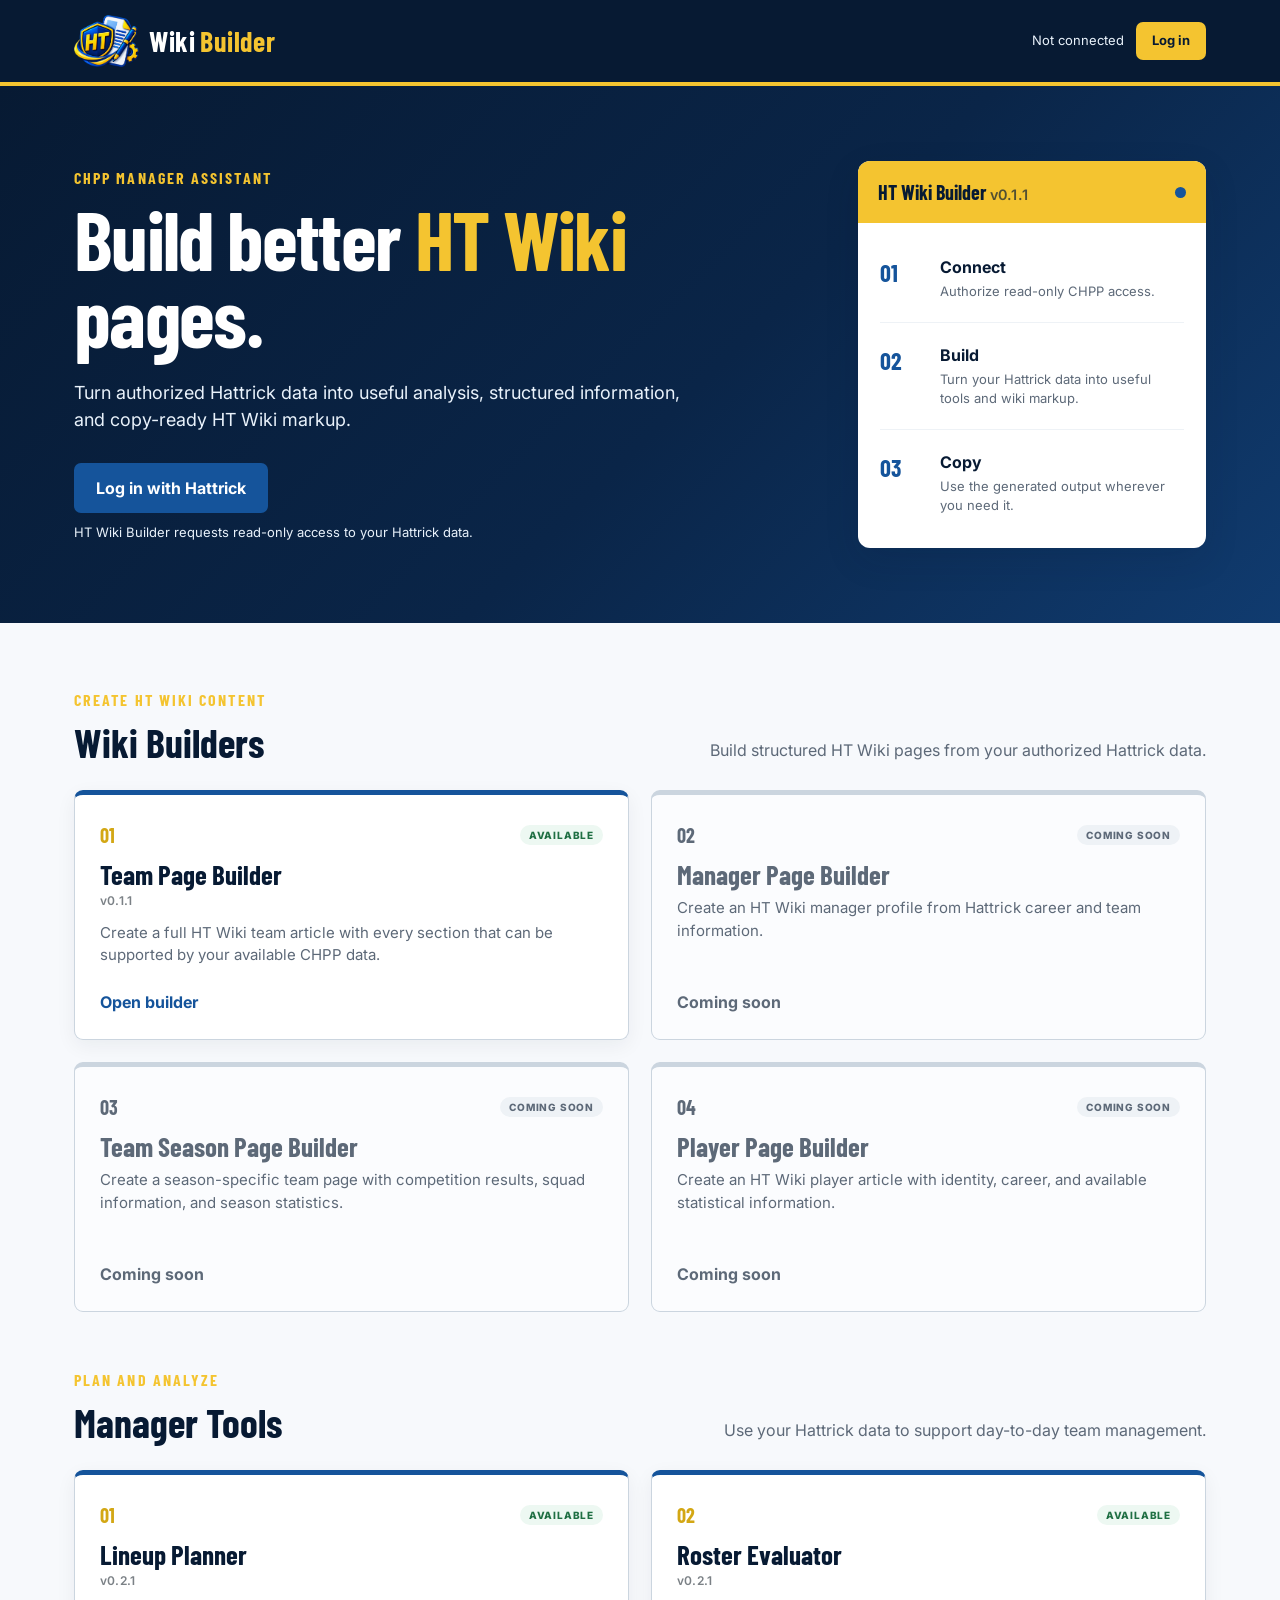
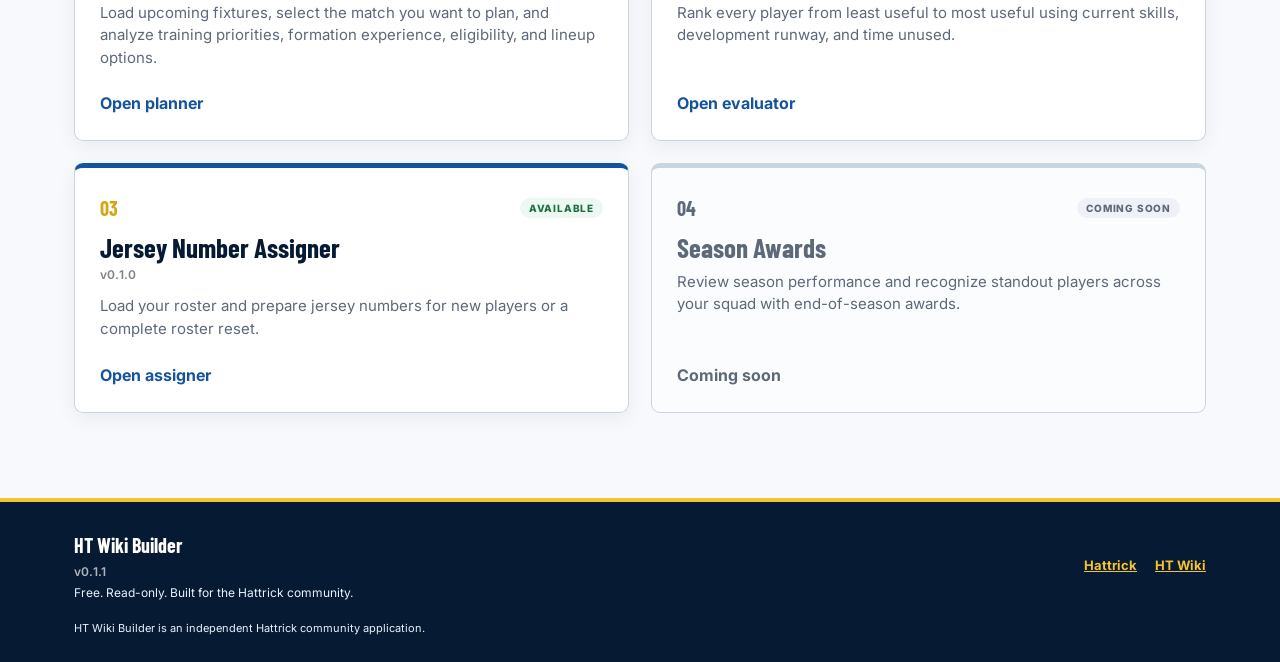
==== commit f02dce94: "add jersey take 2" ====
--- a/index.html
+++ b/index.html
@@ -296,22 +296,25 @@
             </a>
           </article>
 
-          <article class="tool-card tool-card-coming-soon">
+          <article class="tool-card">
             <div class="tool-card-topline">
               <div class="tool-card-number">03</div>
-              <span class="tool-card-badge">Coming soon</span>
+              <span class="tool-card-badge tool-card-badge-live">Available</span>
             </div>
 
             <div class="tool-card-content">
               <h3>Jersey Number Assigner</h3>
-
-              <p>
-                Review your squad and assign jersey numbers using player roles,
-                positions, and your preferred numbering structure.
-              </p>
-            </div>
-
-            <span class="tool-card-action disabled">Coming soon</span>
+              <div class="tool-version" data-htwb-version="jersey"></div>
+
+              <p>
+                Load your roster and prepare jersey numbers for new players or
+                a complete roster reset.
+              </p>
+            </div>
+
+            <a class="tool-card-action" href="/jersey.html">
+              Open assigner
+            </a>
           </article>
 
           <article class="tool-card tool-card-coming-soon">
@@ -367,7 +370,7 @@
     </div>
   </footer>
 
-  <script type="module" src="/versions.js?v=0.2.1"></script>
+  <script type="module" src="/versions.js?v=0.2.1&amp;jersey=0.1.0"></script>
   <script src="/app.js?v=0.1.1"></script>
 </body>
 </html>
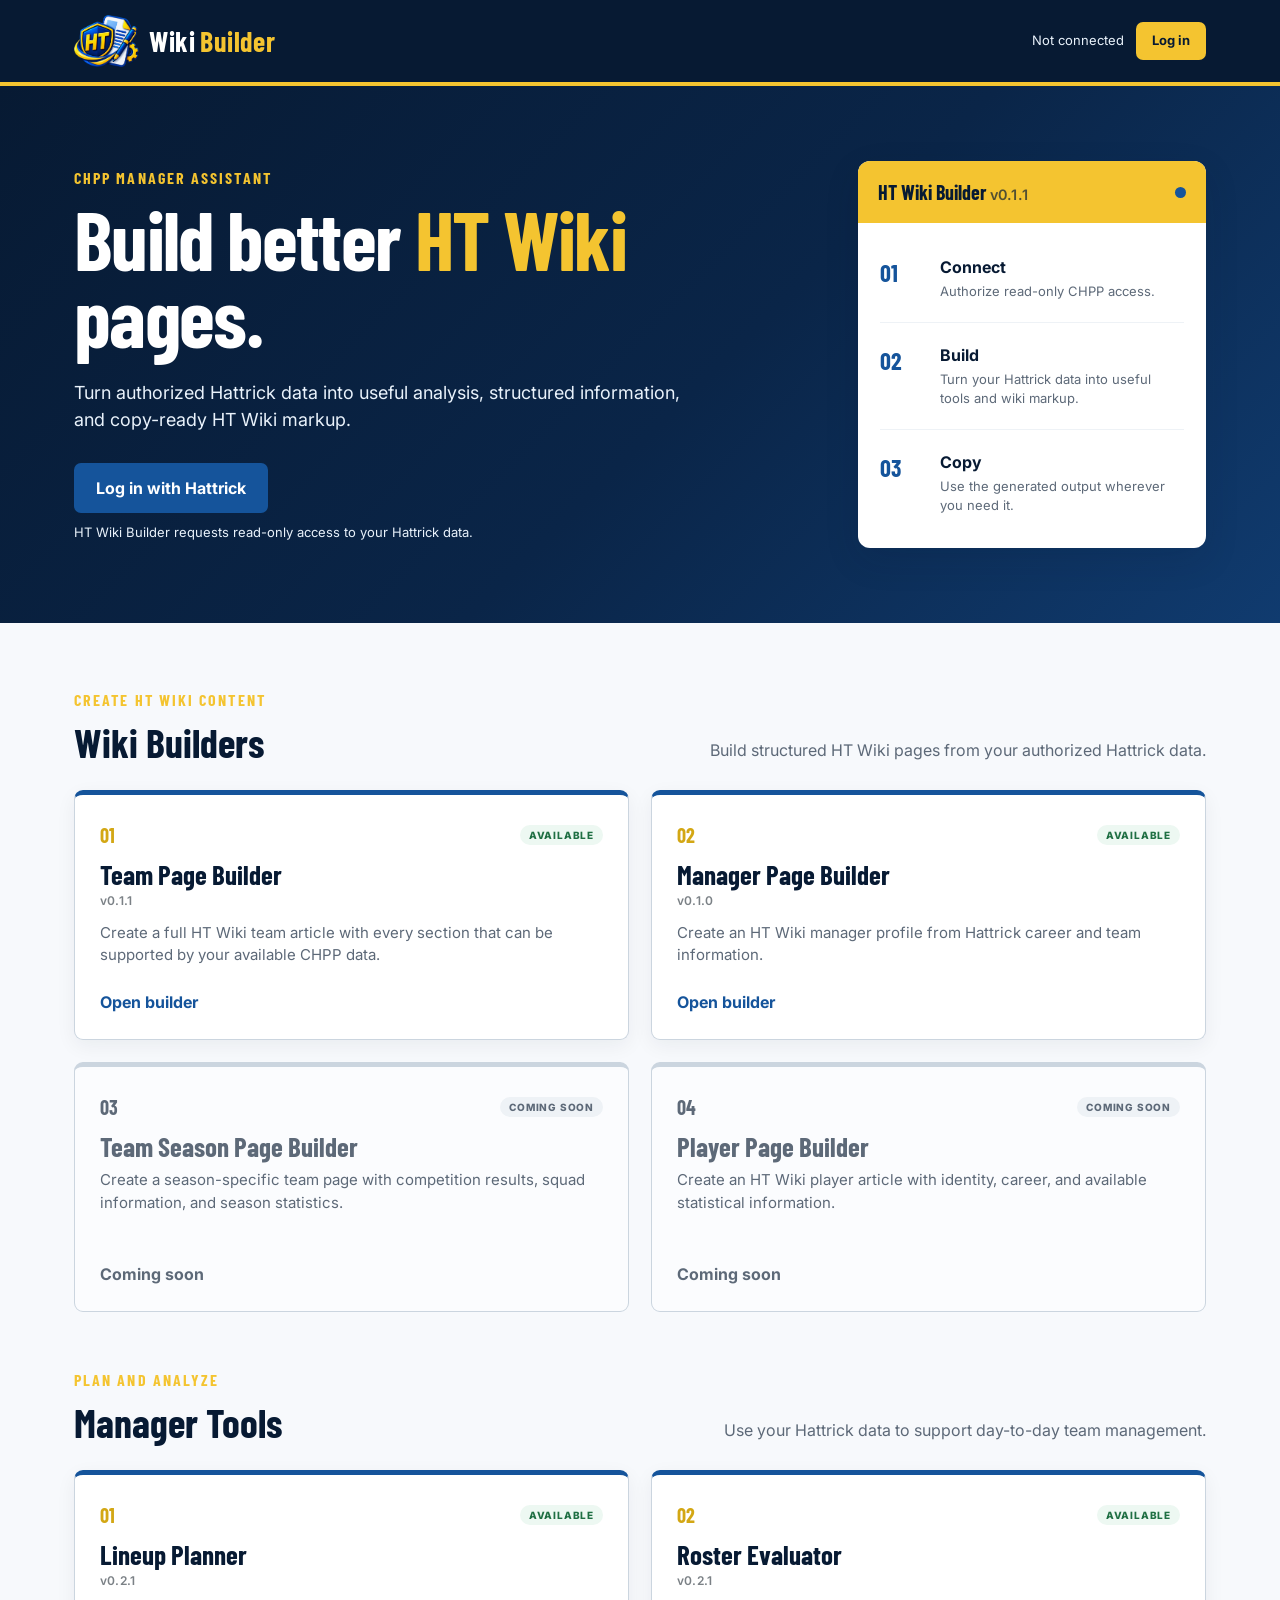
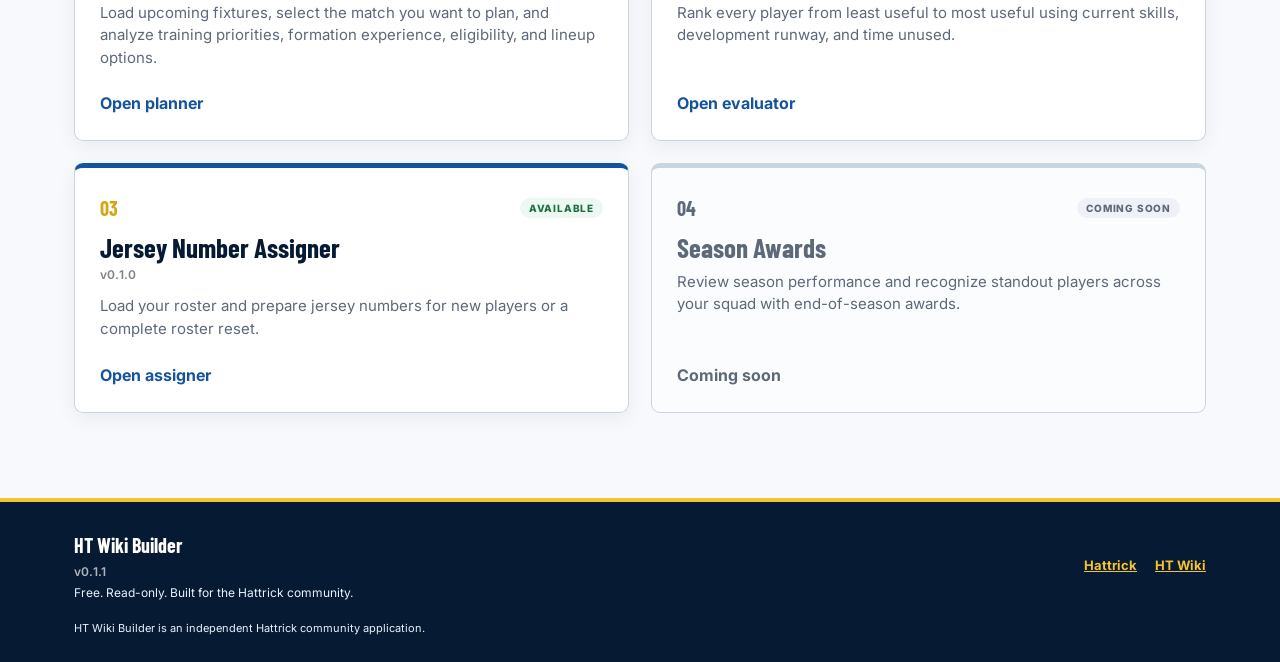
==== commit bc2a11c1: "update project" ====
--- a/index.html
+++ b/index.html
@@ -184,14 +184,15 @@
             </a>
           </article>
 
-          <article class="tool-card tool-card-coming-soon">
+          <article class="tool-card">
             <div class="tool-card-topline">
               <div class="tool-card-number">02</div>
-              <span class="tool-card-badge">Coming soon</span>
+              <span class="tool-card-badge tool-card-badge-live">Available</span>
             </div>
 
             <div class="tool-card-content">
               <h3>Manager Page Builder</h3>
+              <div class="tool-version" data-htwb-version="manager"></div>
 
               <p>
                 Create an HT Wiki manager profile from Hattrick career and
@@ -199,7 +200,9 @@
               </p>
             </div>
 
-            <span class="tool-card-action disabled">Coming soon</span>
+            <a class="tool-card-action" href="/manager.html">
+              Open builder
+            </a>
           </article>
 
           <article class="tool-card tool-card-coming-soon">
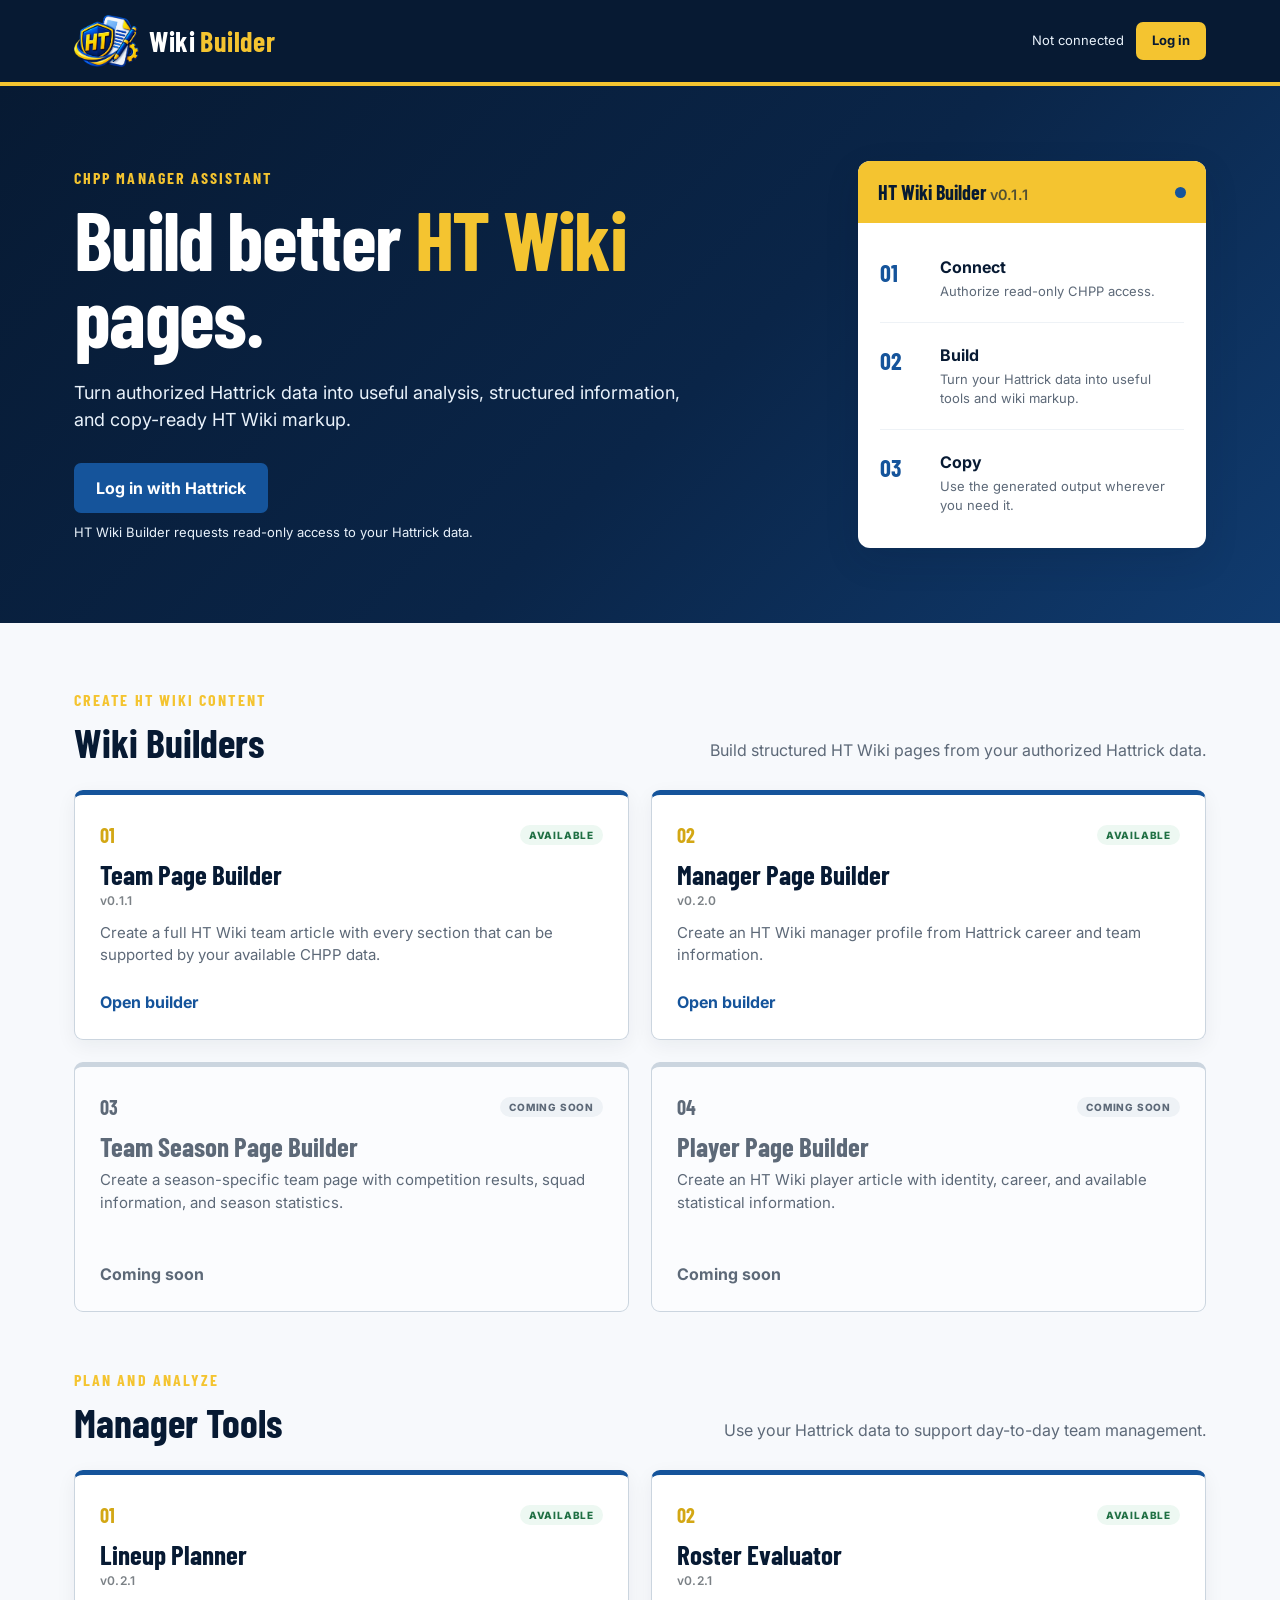
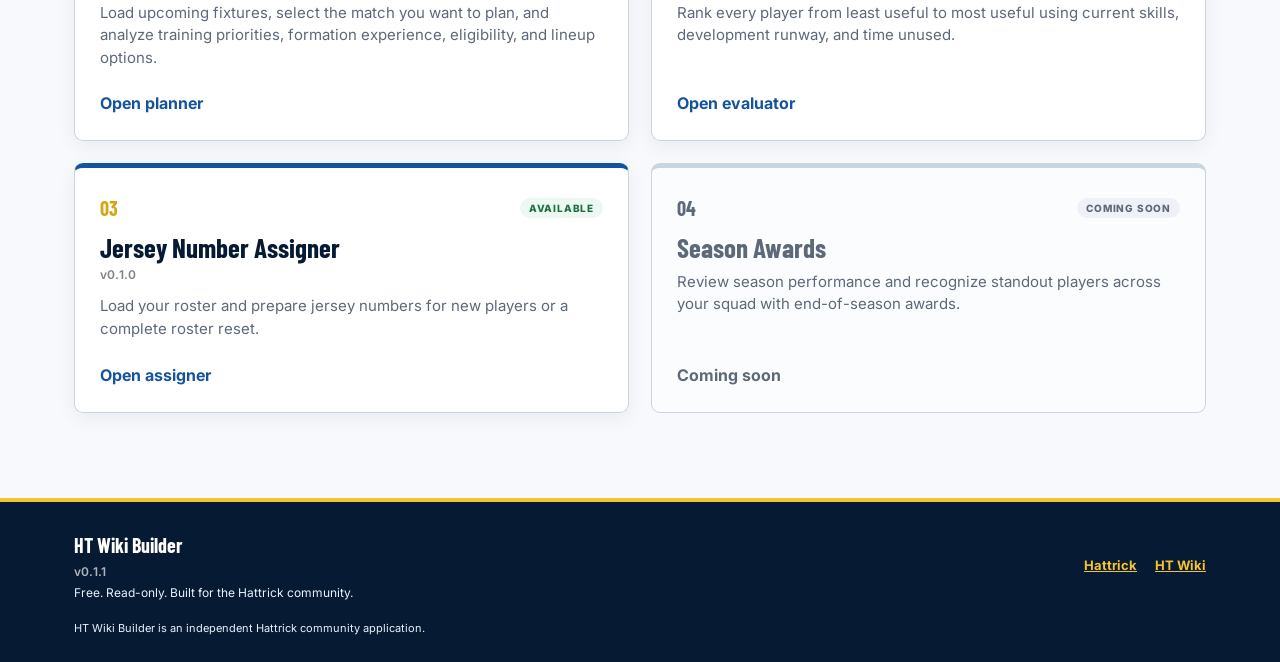
==== commit d2c4f070: "update manager 2" ====
--- a/index.html
+++ b/index.html
@@ -373,7 +373,7 @@
     </div>
   </footer>
 
-  <script type="module" src="/versions.js?v=0.2.1&amp;jersey=0.1.0"></script>
+  <script type="module" src="/versions.js?v=0.2.1&amp;jersey=0.1.0&amp;manager=0.2.0"></script>
   <script src="/app.js?v=0.1.1"></script>
 </body>
 </html>
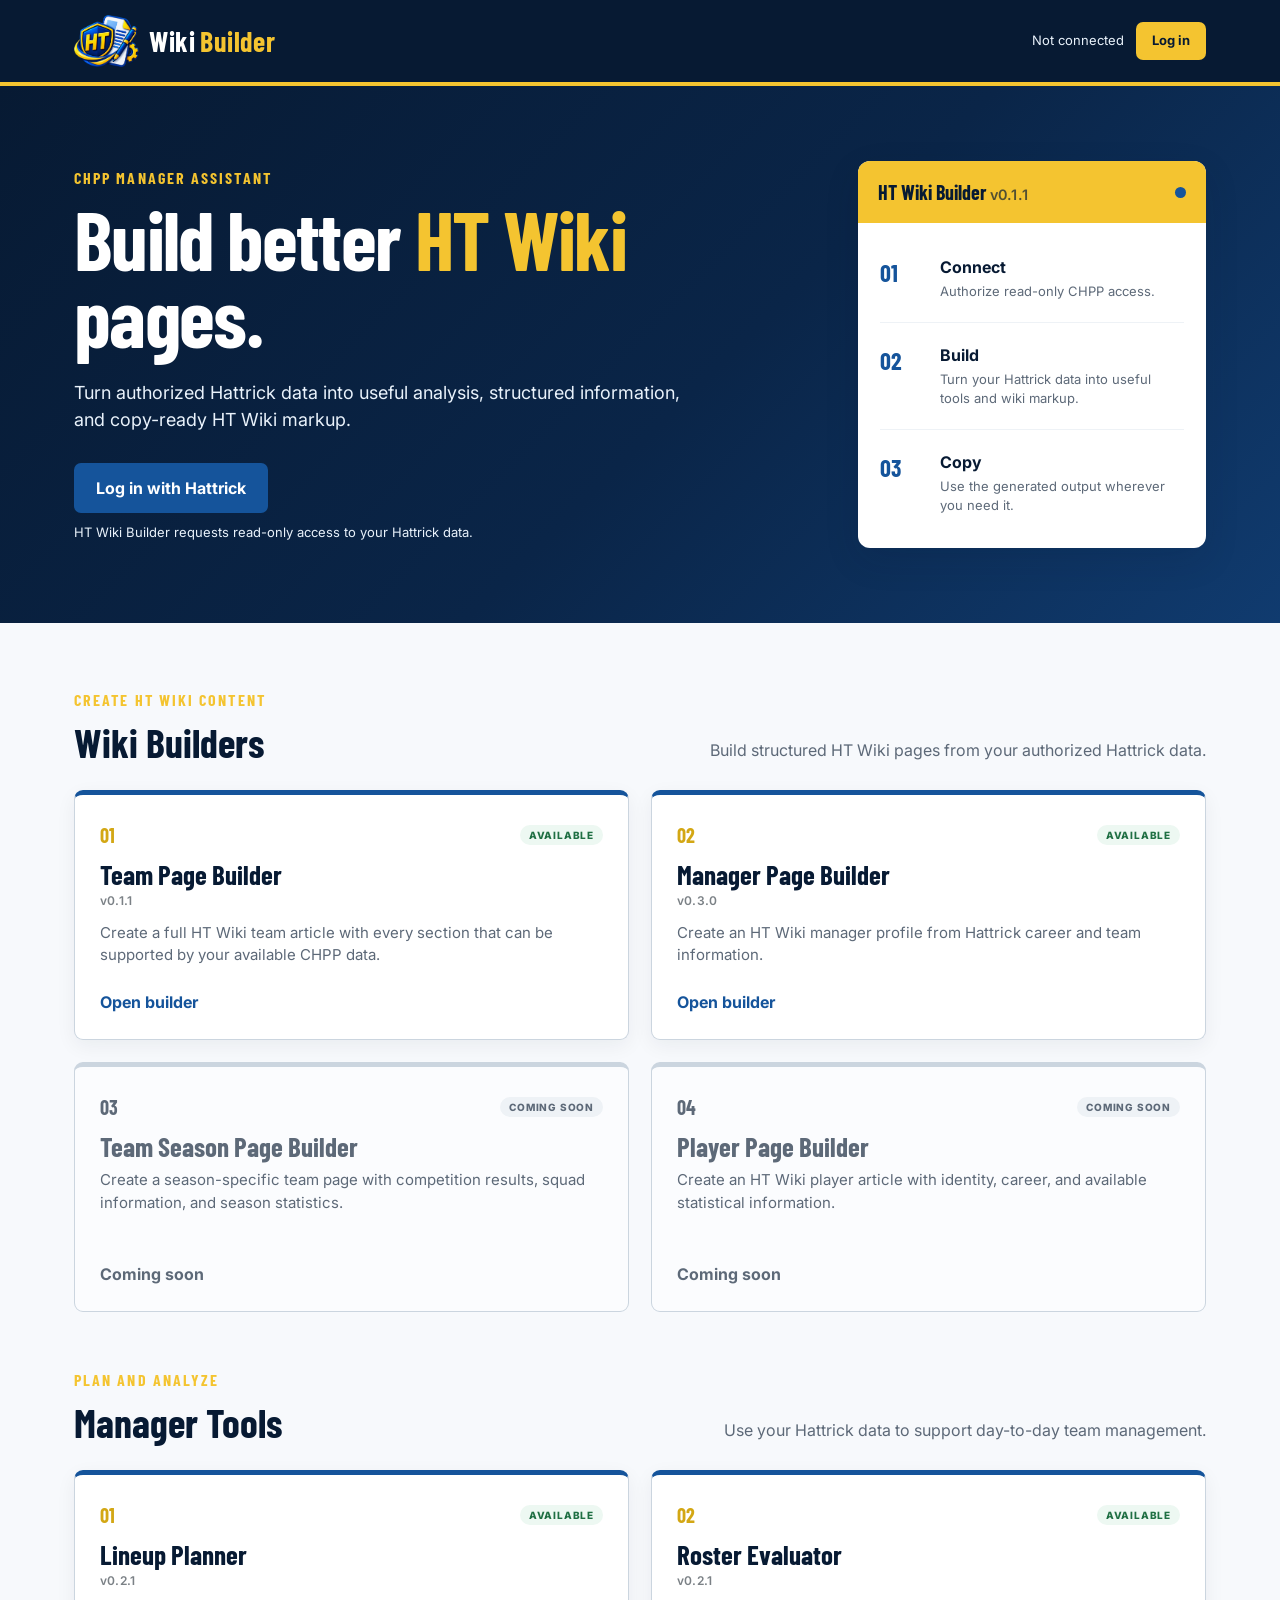
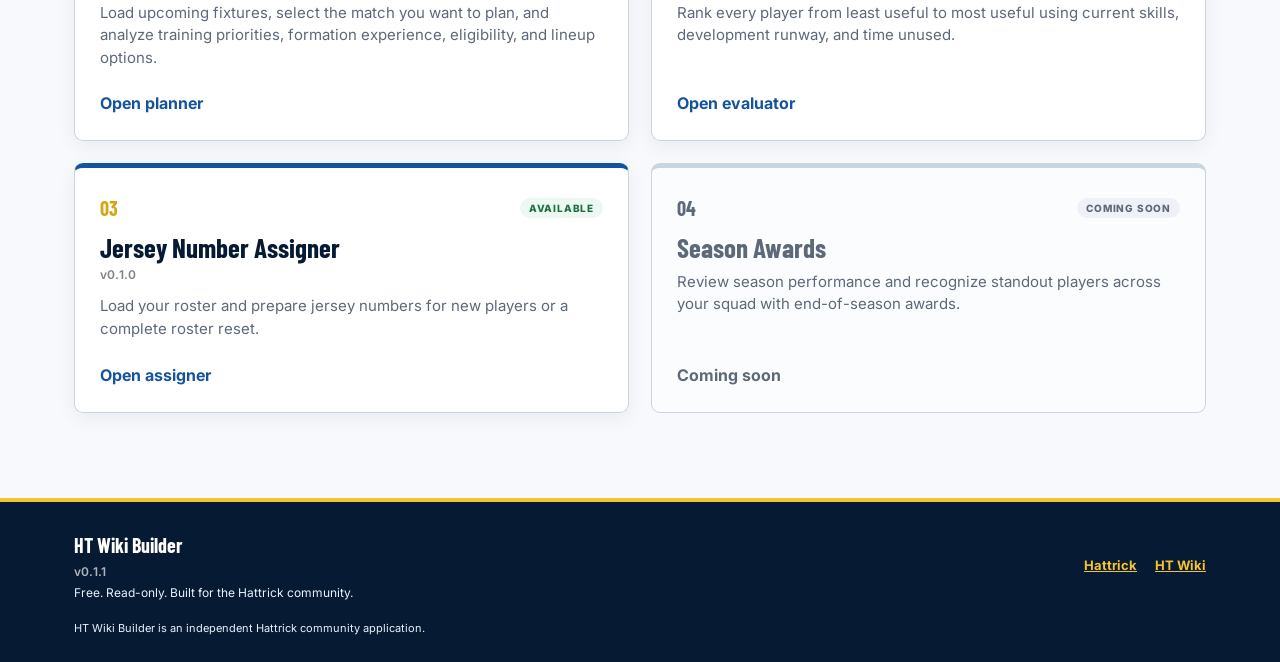
==== commit 764a4ad5: "update manager 3" ====
--- a/index.html
+++ b/index.html
@@ -373,7 +373,7 @@
     </div>
   </footer>
 
-  <script type="module" src="/versions.js?v=0.2.1&amp;jersey=0.1.0&amp;manager=0.2.0"></script>
+  <script type="module" src="/versions.js?v=0.2.1&amp;jersey=0.1.0&amp;manager=0.3.0"></script>
   <script src="/app.js?v=0.1.1"></script>
 </body>
 </html>
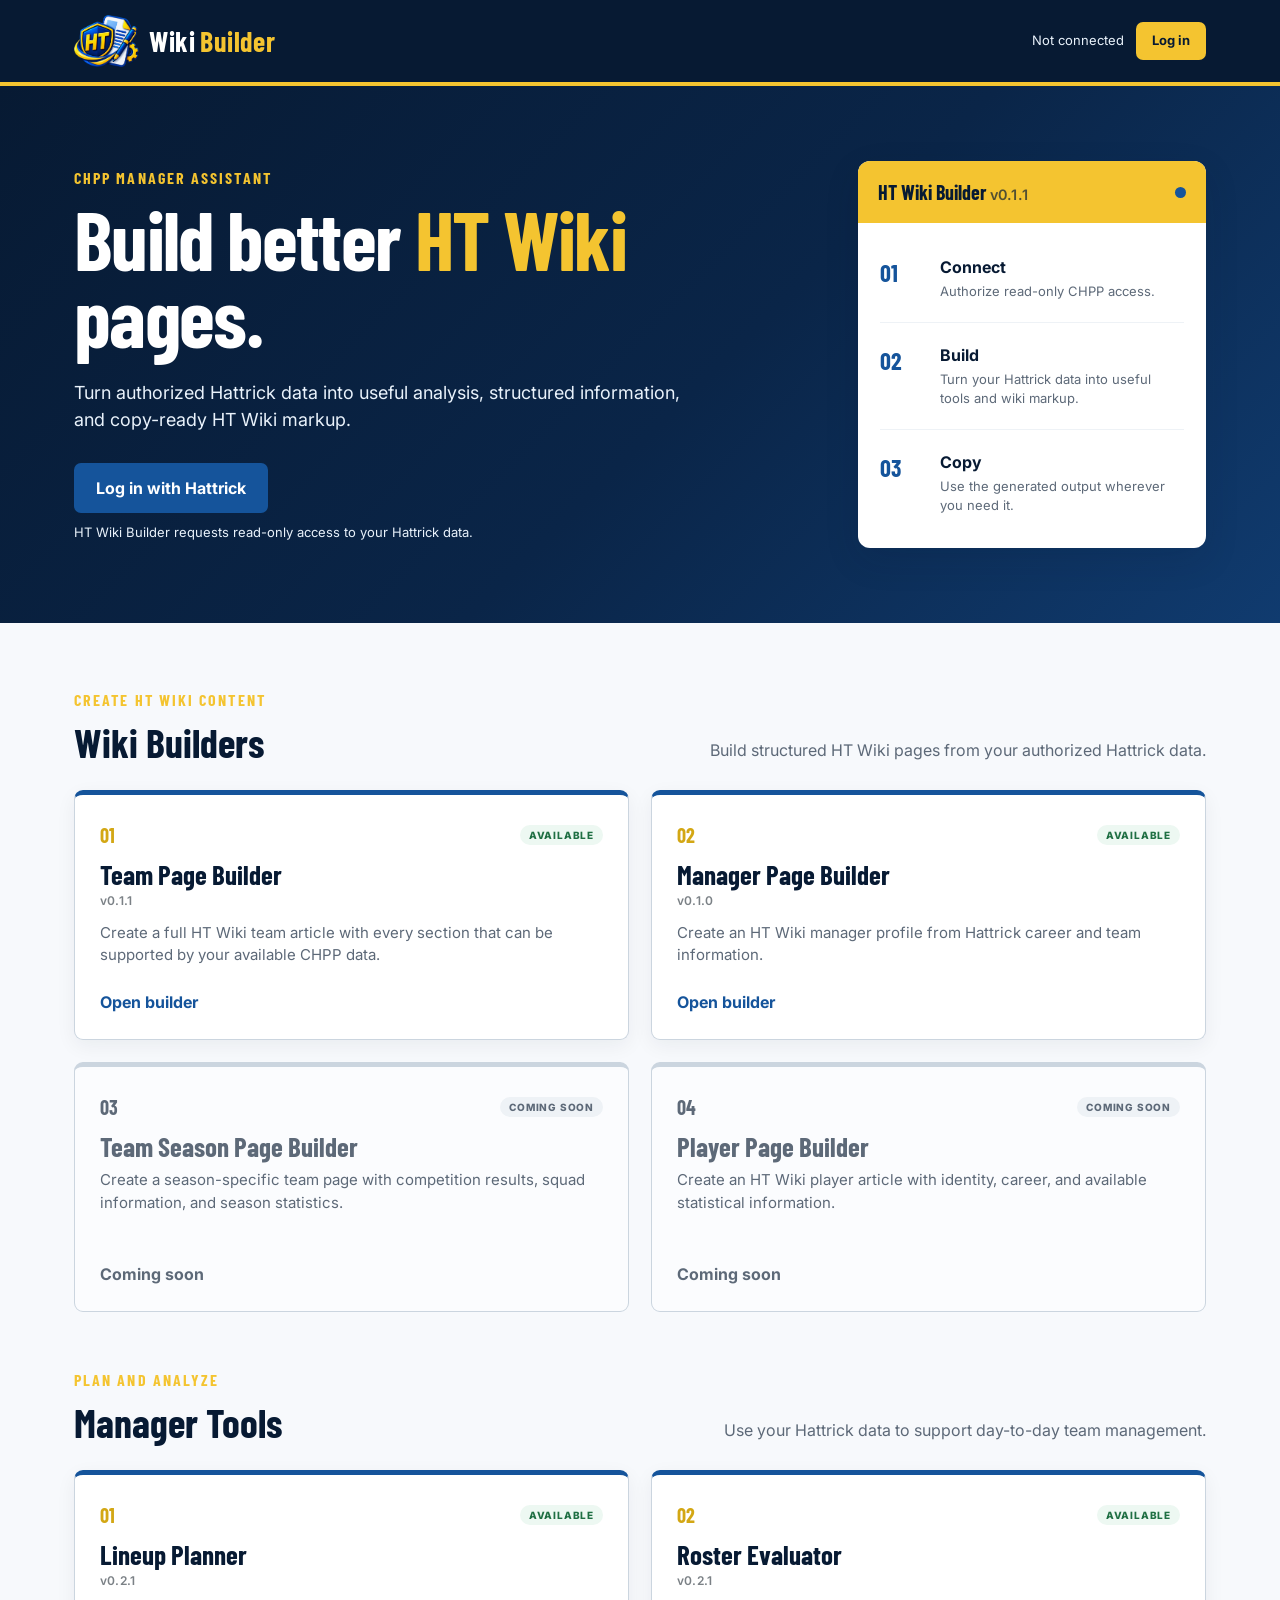
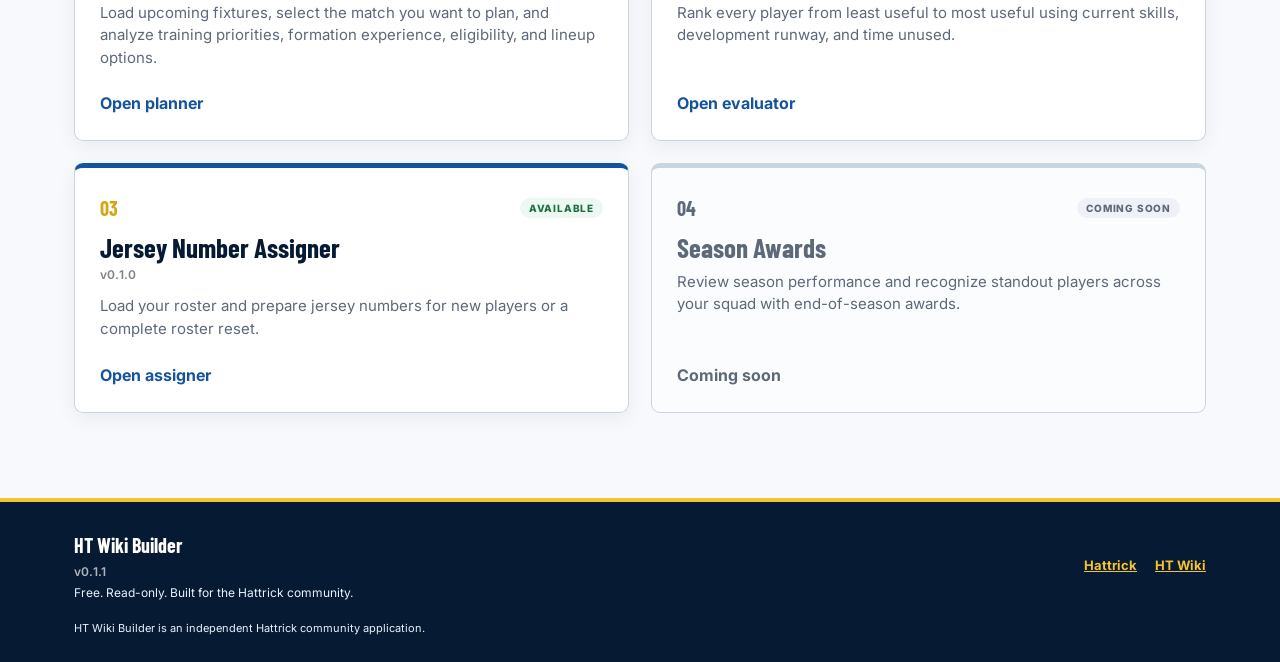
==== commit b596e83f: "update manager 4" ====
--- a/index.html
+++ b/index.html
@@ -373,7 +373,7 @@
     </div>
   </footer>
 
-  <script type="module" src="/versions.js?v=0.2.1&amp;jersey=0.1.0&amp;manager=0.3.0"></script>
+  <script type="module" src="/versions.js?v=0.2.1&amp;jersey=0.1.0&amp;manager=0.1.0"></script>
   <script src="/app.js?v=0.1.1"></script>
 </body>
 </html>
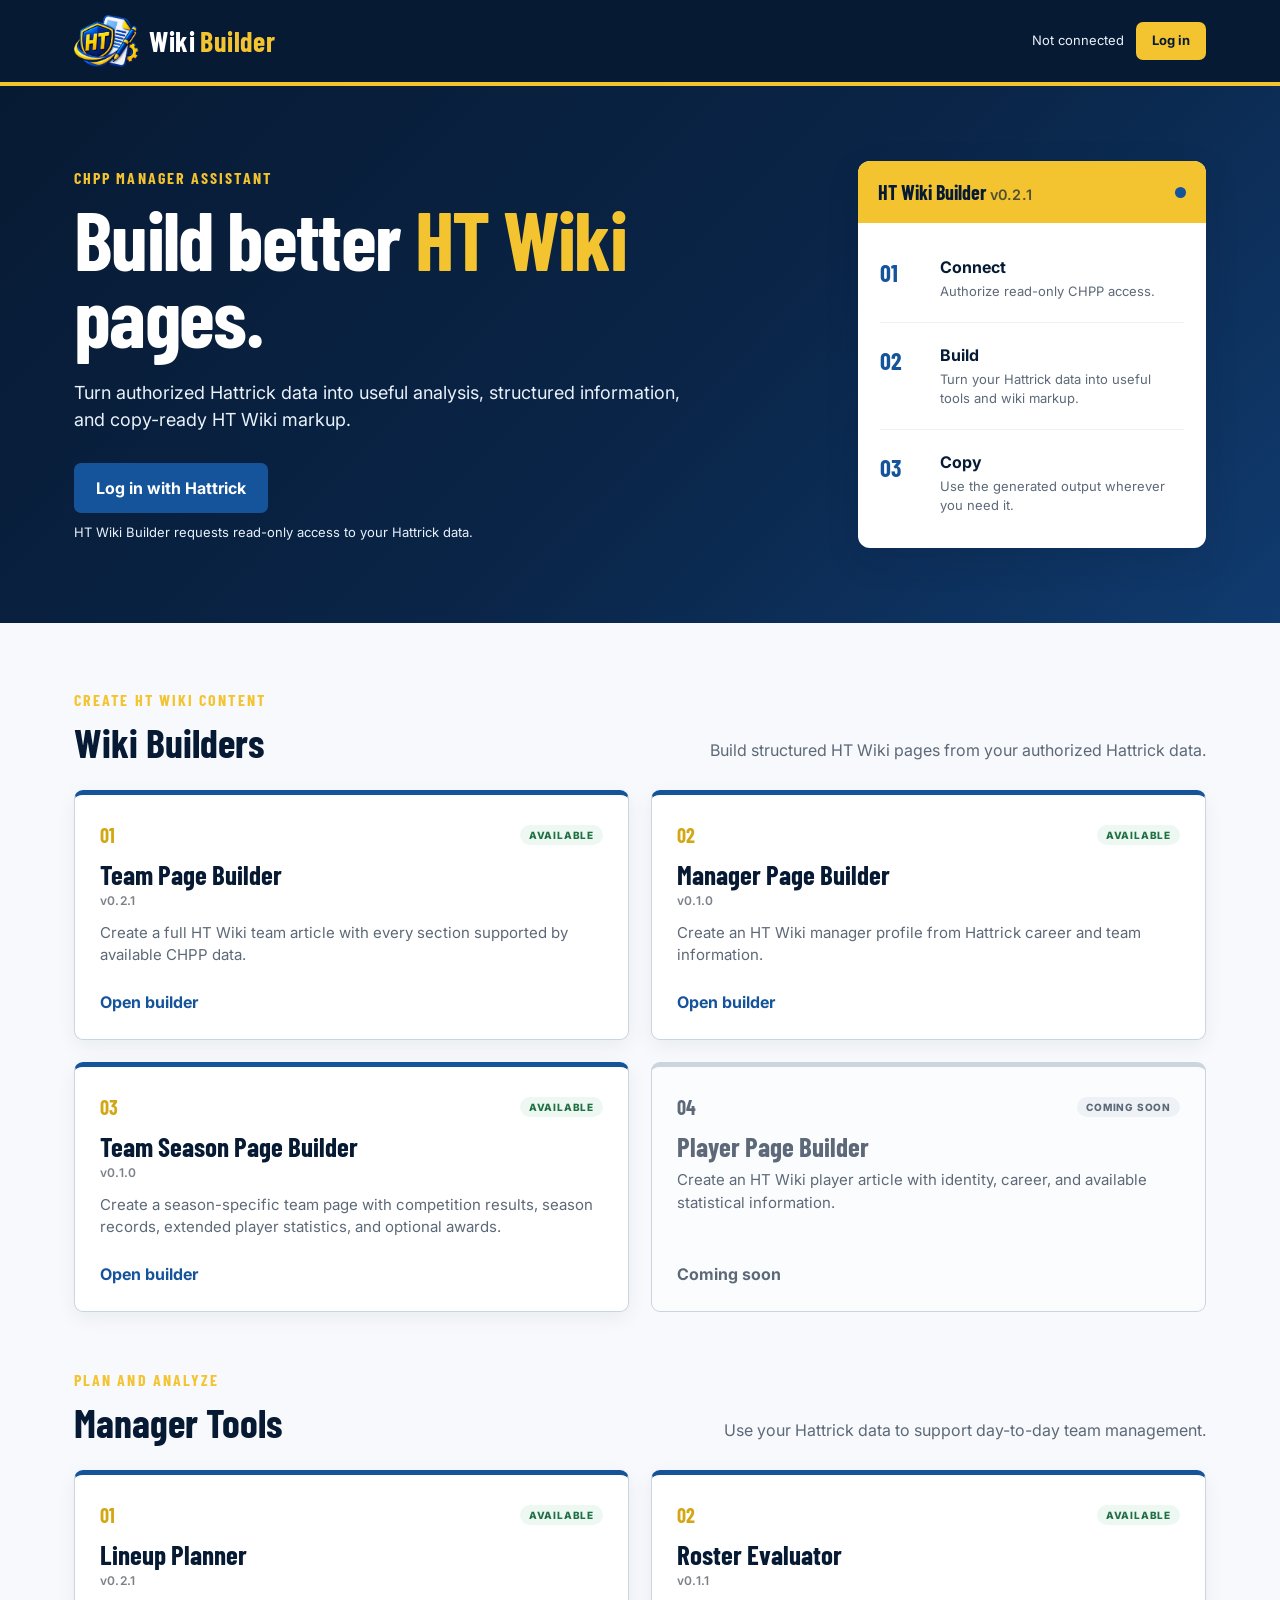
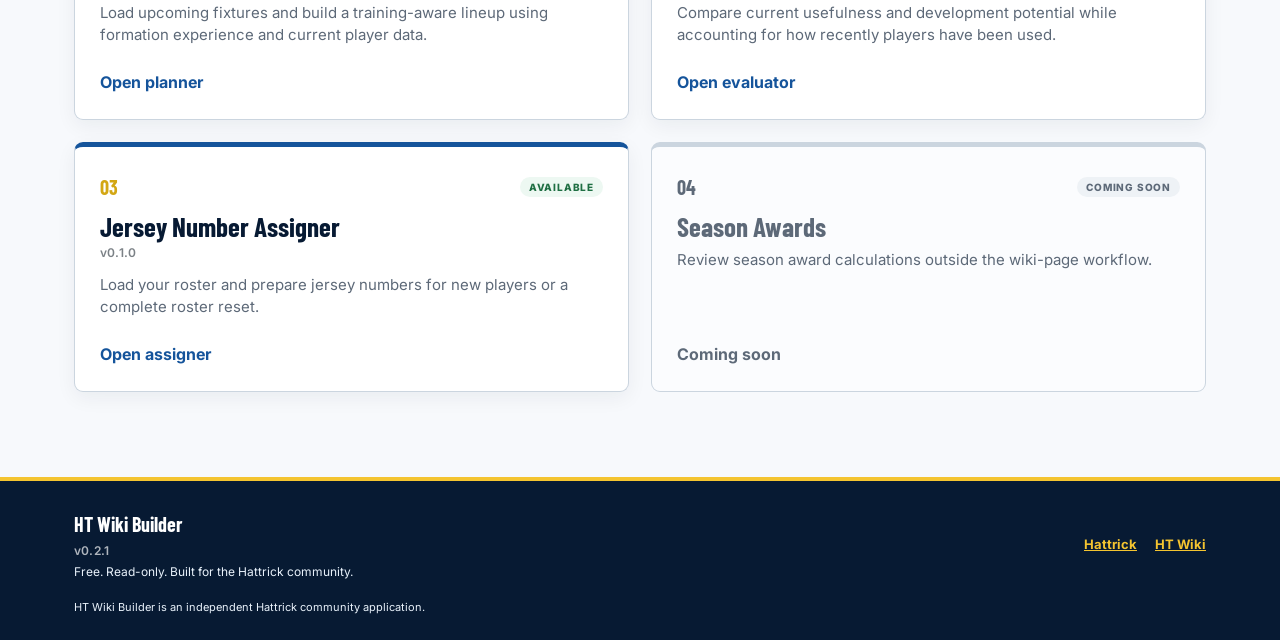
==== commit 02fbffde: "update 1" ====
--- a/index.html
+++ b/index.html
@@ -1,379 +1,16 @@
-<!DOCTYPE html>
-<html lang="en">
-<head>
-  <meta charset="UTF-8">
-  <meta name="viewport" content="width=device-width, initial-scale=1.0">
-
-  <title>HT Wiki Builder</title>
-
-  <meta
-    name="description"
-    content="A free CHPP-powered assistant for building and maintaining HT Wiki content."
-  >
-
-  <link rel="icon" href="/favicon.ico" sizes="any">
-  <link rel="icon" type="image/png" sizes="32x32" href="/favicon-32x32.png">
-  <link rel="apple-touch-icon" href="/apple-touch-icon.png">
-
-  <link rel="preconnect" href="https://fonts.googleapis.com">
-  <link rel="preconnect" href="https://fonts.gstatic.com" crossorigin>
-
-  <link
-    href="https://fonts.googleapis.com/css2?family=Barlow+Condensed:wght@500;600;700&family=Inter:wght@400;500;600;700&display=swap"
-    rel="stylesheet"
-  >
-
-  <link rel="stylesheet" href="/styles.css?v=0.1.1&amp;rev=logo-54-12">
-</head>
-
-<body>
-  <header class="site-header">
-    <div class="header-inner">
-      <a class="brand" href="/" aria-label="HT Wiki Builder home">
-        <span class="brand-mark">
-          <img class="brand-logo" src="/ht-wiki-builder-logo.png" alt="">
-        </span>
-
-        <span class="brand-name">
-          <span class="brand-wiki">Wiki</span>
-          <span class="brand-builder">Builder</span>
-        </span>
-      </a>
-
-      <div class="header-status">
-        <div id="user-status" class="user-status">
-          Not connected
-        </div>
-
-        <a
-          id="header-login"
-          class="button button-small button-gold"
-          href="/auth/login"
-        >
-          Log in
-        </a>
-
-        <a
-          id="header-logout"
-          class="button button-small button-outline"
-          href="/auth/logout"
-          hidden
-        >
-          Log out
-        </a>
-      </div>
-    </div>
-  </header>
-
-  <main>
-    <section class="hero">
-      <div class="hero-inner">
-        <div class="hero-copy">
-          <div class="eyebrow">CHPP Manager Assistant</div>
-
-          <h1>
-            Build better
-            <span>HT Wiki</span>
-            pages.
-          </h1>
-
-          <p class="hero-text">
-            Turn authorized Hattrick data into useful analysis,
-            structured information, and copy-ready HT Wiki markup.
-          </p>
-
-          <div id="login-panel" class="login-panel">
-            <a class="button button-primary" href="/auth/login">
-              Log in with Hattrick
-            </a>
-
-            <p class="login-note">
-              HT Wiki Builder requests read-only access to your
-              Hattrick data.
-            </p>
-          </div>
-
-          <div id="connected-panel" class="connected-panel" hidden>
-            <div class="connected-label">
-              Connected to Hattrick
-            </div>
-
-            <div class="connected-team-identity">
-              <img id="team-logo" class="connected-team-logo" alt="" referrerpolicy="no-referrer" hidden>
-              <div class="connected-team">
-                <div class="connected-team-name" id="team-name">
-                  Loading team...
-                </div>
-
-                <div class="connected-team-details">
-                  <span id="manager-name"></span>
-                  <span id="team-id"></span>
-                </div>
-              </div>
-            </div>
-          </div>
-        </div>
-
-        <div class="hero-card">
-          <div class="hero-card-header">
-            <span class="hero-card-title">HT Wiki Builder <span class="version-label" data-htwb-version="app"></span></span>
-            <span class="status-dot"></span>
-          </div>
-
-          <div class="hero-card-body">
-            <div class="feature-row">
-              <div class="feature-number">01</div>
-              <div>
-                <strong>Connect</strong>
-                <span>Authorize read-only CHPP access.</span>
-              </div>
-            </div>
-
-            <div class="feature-row">
-              <div class="feature-number">02</div>
-              <div>
-                <strong>Build</strong>
-                <span>Turn your Hattrick data into useful tools and wiki markup.</span>
-              </div>
-            </div>
-
-            <div class="feature-row">
-              <div class="feature-number">03</div>
-              <div>
-                <strong>Copy</strong>
-                <span>Use the generated output wherever you need it.</span>
-              </div>
-            </div>
-          </div>
-        </div>
-      </div>
-    </section>
-
-    <section class="workspace">
-      <div class="tool-section">
-        <div class="section-heading">
-          <div>
-            <div class="eyebrow">Create HT Wiki Content</div>
-            <h2>Wiki Builders</h2>
-          </div>
-
-          <p>
-            Build structured HT Wiki pages from your authorized Hattrick data.
-          </p>
-        </div>
-
-        <div class="tool-grid">
-          <article class="tool-card">
-            <div class="tool-card-topline">
-              <div class="tool-card-number">01</div>
-              <span class="tool-card-badge tool-card-badge-live">Available</span>
-            </div>
-
-            <div class="tool-card-content">
-              <h3>Team Page Builder</h3>
-              <div class="tool-version" data-htwb-version="team"></div>
-
-              <p>
-                Create a full HT Wiki team article with every section that can
-                be supported by your available CHPP data.
-              </p>
-            </div>
-
-            <a class="tool-card-action" href="/team.html">
-              Open builder
-            </a>
-          </article>
-
-          <article class="tool-card">
-            <div class="tool-card-topline">
-              <div class="tool-card-number">02</div>
-              <span class="tool-card-badge tool-card-badge-live">Available</span>
-            </div>
-
-            <div class="tool-card-content">
-              <h3>Manager Page Builder</h3>
-              <div class="tool-version" data-htwb-version="manager"></div>
-
-              <p>
-                Create an HT Wiki manager profile from Hattrick career and
-                team information.
-              </p>
-            </div>
-
-            <a class="tool-card-action" href="/manager.html">
-              Open builder
-            </a>
-          </article>
-
-          <article class="tool-card tool-card-coming-soon">
-            <div class="tool-card-topline">
-              <div class="tool-card-number">03</div>
-              <span class="tool-card-badge">Coming soon</span>
-            </div>
-
-            <div class="tool-card-content">
-              <h3>Team Season Page Builder</h3>
-
-              <p>
-                Create a season-specific team page with competition results,
-                squad information, and season statistics.
-              </p>
-            </div>
-
-            <span class="tool-card-action disabled">Coming soon</span>
-          </article>
-
-          <article class="tool-card tool-card-coming-soon">
-            <div class="tool-card-topline">
-              <div class="tool-card-number">04</div>
-              <span class="tool-card-badge">Coming soon</span>
-            </div>
-
-            <div class="tool-card-content">
-              <h3>Player Page Builder</h3>
-
-              <p>
-                Create an HT Wiki player article with identity, career, and
-                available statistical information.
-              </p>
-            </div>
-
-            <span class="tool-card-action disabled">Coming soon</span>
-          </article>
-        </div>
-      </div>
-
-      <div class="tool-section">
-        <div class="section-heading">
-          <div>
-            <div class="eyebrow">Plan and Analyze</div>
-            <h2>Manager Tools</h2>
-          </div>
-
-          <p>
-            Use your Hattrick data to support day-to-day team management.
-          </p>
-        </div>
-
-        <div class="tool-grid tool-grid-manager">
-          <article class="tool-card">
-            <div class="tool-card-topline">
-              <div class="tool-card-number">01</div>
-              <span class="tool-card-badge tool-card-badge-live">Available</span>
-            </div>
-
-            <div class="tool-card-content">
-              <h3>Lineup Planner</h3>
-              <div class="tool-version" data-htwb-version="lineup"></div>
-
-              <p>
-                Load upcoming fixtures, select the match you want to plan, and
-                analyze training priorities, formation experience, eligibility,
-                and lineup options.
-              </p>
-            </div>
-
-            <a class="tool-card-action" href="/lineup.html">
-              Open planner
-            </a>
-          </article>
-
-          <article class="tool-card">
-            <div class="tool-card-topline">
-              <div class="tool-card-number">02</div>
-              <span class="tool-card-badge tool-card-badge-live">Available</span>
-            </div>
-
-            <div class="tool-card-content">
-              <h3>Roster Evaluator</h3>
-              <div class="tool-version" data-htwb-version="roster"></div>
-
-              <p>
-                Rank every player from least useful to most useful using
-                current skills, development runway, and time unused.
-              </p>
-            </div>
-
-            <a class="tool-card-action" href="/roster.html">
-              Open evaluator
-            </a>
-          </article>
-
-          <article class="tool-card">
-            <div class="tool-card-topline">
-              <div class="tool-card-number">03</div>
-              <span class="tool-card-badge tool-card-badge-live">Available</span>
-            </div>
-
-            <div class="tool-card-content">
-              <h3>Jersey Number Assigner</h3>
-              <div class="tool-version" data-htwb-version="jersey"></div>
-
-              <p>
-                Load your roster and prepare jersey numbers for new players or
-                a complete roster reset.
-              </p>
-            </div>
-
-            <a class="tool-card-action" href="/jersey.html">
-              Open assigner
-            </a>
-          </article>
-
-          <article class="tool-card tool-card-coming-soon">
-            <div class="tool-card-topline">
-              <div class="tool-card-number">04</div>
-              <span class="tool-card-badge">Coming soon</span>
-            </div>
-
-            <div class="tool-card-content">
-              <h3>Season Awards</h3>
-
-              <p>
-                Review season performance and recognize standout players across
-                your squad with end-of-season awards.
-              </p>
-            </div>
-
-            <span class="tool-card-action disabled">Coming soon</span>
-          </article>
-        </div>
-      </div>
-    </section>
-  </main>
-
-  <footer class="site-footer">
-    <div class="footer-inner">
-      <div>
-        <strong>HT Wiki Builder <span class="footer-version" data-htwb-version="app"></span></strong>
-        <span>Free. Read-only. Built for the Hattrick community.</span>
-      </div>
-
-      <div class="footer-links">
-        <a
-          href="https://www.hattrick.org/"
-          target="_blank"
-          rel="noopener noreferrer"
-        >
-          Hattrick
-        </a>
-
-        <a
-          href="https://wiki.hattrick.org/"
-          target="_blank"
-          rel="noopener noreferrer"
-        >
-          HT Wiki
-        </a>
-      </div>
-    </div>
-
-    <div class="footer-legal">
-      HT Wiki Builder is an independent Hattrick community application.
-    </div>
-  </footer>
-
-  <script type="module" src="/versions.js?v=0.2.1&amp;jersey=0.1.0&amp;manager=0.1.0"></script>
-  <script src="/app.js?v=0.1.1"></script>
-</body>
-</html>
+<!doctype html><html lang="en"><head><meta charset="utf-8"><meta name="viewport" content="width=device-width,initial-scale=1"><title>HT Wiki Builder</title><meta name="description" content="A free CHPP-powered assistant for building and maintaining HT Wiki content."><link rel="icon" href="/favicon.ico" sizes="any"><link rel="icon" type="image/png" sizes="32x32" href="/favicon-32x32.png"><link rel="apple-touch-icon" href="/apple-touch-icon.png"><link rel="preconnect" href="https://fonts.googleapis.com"><link rel="preconnect" href="https://fonts.gstatic.com" crossorigin><link href="https://fonts.googleapis.com/css2?family=Barlow+Condensed:wght@500;600;700&family=Inter:wght@400;500;600;700&display=swap" rel="stylesheet"><link rel="stylesheet" href="/styles.css?v=0.2.1"></head><body>
+<header class="site-header"><div class="header-inner"><a class="brand" href="/" aria-label="HT Wiki Builder home"><span class="brand-mark"><img class="brand-logo" src="/ht-wiki-builder-logo.png" alt=""></span><span class="brand-name"><span class="brand-wiki">Wiki</span> <span class="brand-builder">Builder</span></span></a><div class="header-status"><div id="user-status" class="user-status">Not connected</div><a id="header-login" class="button button-small button-gold" href="/auth/login">Log in</a><a id="header-logout" class="button button-small button-outline" href="/auth/logout" hidden>Log out</a></div></div></header>
+<main><section class="hero"><div class="hero-inner"><div class="hero-copy"><div class="eyebrow">CHPP Manager Assistant</div><h1>Build better <span>HT Wiki</span> pages.</h1><p class="hero-text">Turn authorized Hattrick data into useful analysis, structured information, and copy-ready HT Wiki markup.</p><div id="login-panel" class="login-panel"><a class="button button-primary" href="/auth/login">Log in with Hattrick</a><p class="login-note">HT Wiki Builder requests read-only access to your Hattrick data.</p></div><div id="connected-panel" class="connected-panel" hidden><div class="connected-label">Connected to Hattrick</div><div class="connected-team-identity"><img id="team-logo" class="connected-team-logo" alt="" referrerpolicy="no-referrer" hidden><div class="connected-team"><div class="connected-team-name" id="team-name">Loading team...</div><div class="connected-team-details"><span id="manager-name"></span><span id="team-id"></span></div></div></div></div></div><div class="hero-card"><div class="hero-card-header"><span class="hero-card-title">HT Wiki Builder <span class="version-label" data-htwb-version="app"></span></span><span class="status-dot"></span></div><div class="hero-card-body"><div class="feature-row"><div class="feature-number">01</div><div><strong>Connect</strong><span>Authorize read-only CHPP access.</span></div></div><div class="feature-row"><div class="feature-number">02</div><div><strong>Build</strong><span>Turn your Hattrick data into useful tools and wiki markup.</span></div></div><div class="feature-row"><div class="feature-number">03</div><div><strong>Copy</strong><span>Use the generated output wherever you need it.</span></div></div></div></div></div></section>
+<section class="workspace"><div class="tool-section"><div class="section-heading"><div><div class="eyebrow">Create HT Wiki Content</div><h2>Wiki Builders</h2></div><p>Build structured HT Wiki pages from your authorized Hattrick data.</p></div><div class="tool-grid">
+<article class="tool-card"><div class="tool-card-topline"><div class="tool-card-number">01</div><span class="tool-card-badge tool-card-badge-live">Available</span></div><div class="tool-card-content"><h3>Team Page Builder</h3><div class="tool-version" data-htwb-version="team"></div><p>Create a full HT Wiki team article with every section supported by available CHPP data.</p></div><a class="tool-card-action" href="/team.html">Open builder</a></article>
+<article class="tool-card"><div class="tool-card-topline"><div class="tool-card-number">02</div><span class="tool-card-badge tool-card-badge-live">Available</span></div><div class="tool-card-content"><h3>Manager Page Builder</h3><div class="tool-version" data-htwb-version="manager"></div><p>Create an HT Wiki manager profile from Hattrick career and team information.</p></div><a class="tool-card-action" href="/manager.html">Open builder</a></article>
+<article class="tool-card"><div class="tool-card-topline"><div class="tool-card-number">03</div><span class="tool-card-badge tool-card-badge-live">Available</span></div><div class="tool-card-content"><h3>Team Season Page Builder</h3><div class="tool-version" data-htwb-version="season"></div><p>Create a season-specific team page with competition results, season records, extended player statistics, and optional awards.</p></div><a class="tool-card-action" href="/season.html">Open builder</a></article>
+<article class="tool-card tool-card-coming-soon"><div class="tool-card-topline"><div class="tool-card-number">04</div><span class="tool-card-badge">Coming soon</span></div><div class="tool-card-content"><h3>Player Page Builder</h3><p>Create an HT Wiki player article with identity, career, and available statistical information.</p></div><span class="tool-card-action disabled">Coming soon</span></article>
+</div></div>
+<div class="tool-section"><div class="section-heading"><div><div class="eyebrow">Plan and Analyze</div><h2>Manager Tools</h2></div><p>Use your Hattrick data to support day-to-day team management.</p></div><div class="tool-grid tool-grid-manager">
+<article class="tool-card"><div class="tool-card-topline"><div class="tool-card-number">01</div><span class="tool-card-badge tool-card-badge-live">Available</span></div><div class="tool-card-content"><h3>Lineup Planner</h3><div class="tool-version" data-htwb-version="lineup"></div><p>Load upcoming fixtures and build a training-aware lineup using formation experience and current player data.</p></div><a class="tool-card-action" href="/lineup.html">Open planner</a></article>
+<article class="tool-card"><div class="tool-card-topline"><div class="tool-card-number">02</div><span class="tool-card-badge tool-card-badge-live">Available</span></div><div class="tool-card-content"><h3>Roster Evaluator</h3><div class="tool-version" data-htwb-version="roster"></div><p>Compare current usefulness and development potential while accounting for how recently players have been used.</p></div><a class="tool-card-action" href="/roster.html">Open evaluator</a></article>
+<article class="tool-card"><div class="tool-card-topline"><div class="tool-card-number">03</div><span class="tool-card-badge tool-card-badge-live">Available</span></div><div class="tool-card-content"><h3>Jersey Number Assigner</h3><div class="tool-version" data-htwb-version="jersey"></div><p>Load your roster and prepare jersey numbers for new players or a complete roster reset.</p></div><a class="tool-card-action" href="/jersey.html">Open assigner</a></article>
+<article class="tool-card tool-card-coming-soon"><div class="tool-card-topline"><div class="tool-card-number">04</div><span class="tool-card-badge">Coming soon</span></div><div class="tool-card-content"><h3>Season Awards</h3><p>Review season award calculations outside the wiki-page workflow.</p></div><span class="tool-card-action disabled">Coming soon</span></article>
+</div></div></section></main>
+<footer class="site-footer"><div class="footer-inner"><div><strong>HT Wiki Builder <span class="footer-version" data-htwb-version="app"></span></strong><span>Free. Read-only. Built for the Hattrick community.</span></div><div class="footer-links"><a href="https://www.hattrick.org/" target="_blank" rel="noopener noreferrer">Hattrick</a><a href="https://wiki.hattrick.org/" target="_blank" rel="noopener noreferrer">HT Wiki</a></div></div><div class="footer-legal">HT Wiki Builder is an independent Hattrick community application.</div></footer><script type="module" src="/versions.js?v=0.2.1"></script><script src="/app.js?v=0.2.1"></script></body></html>
